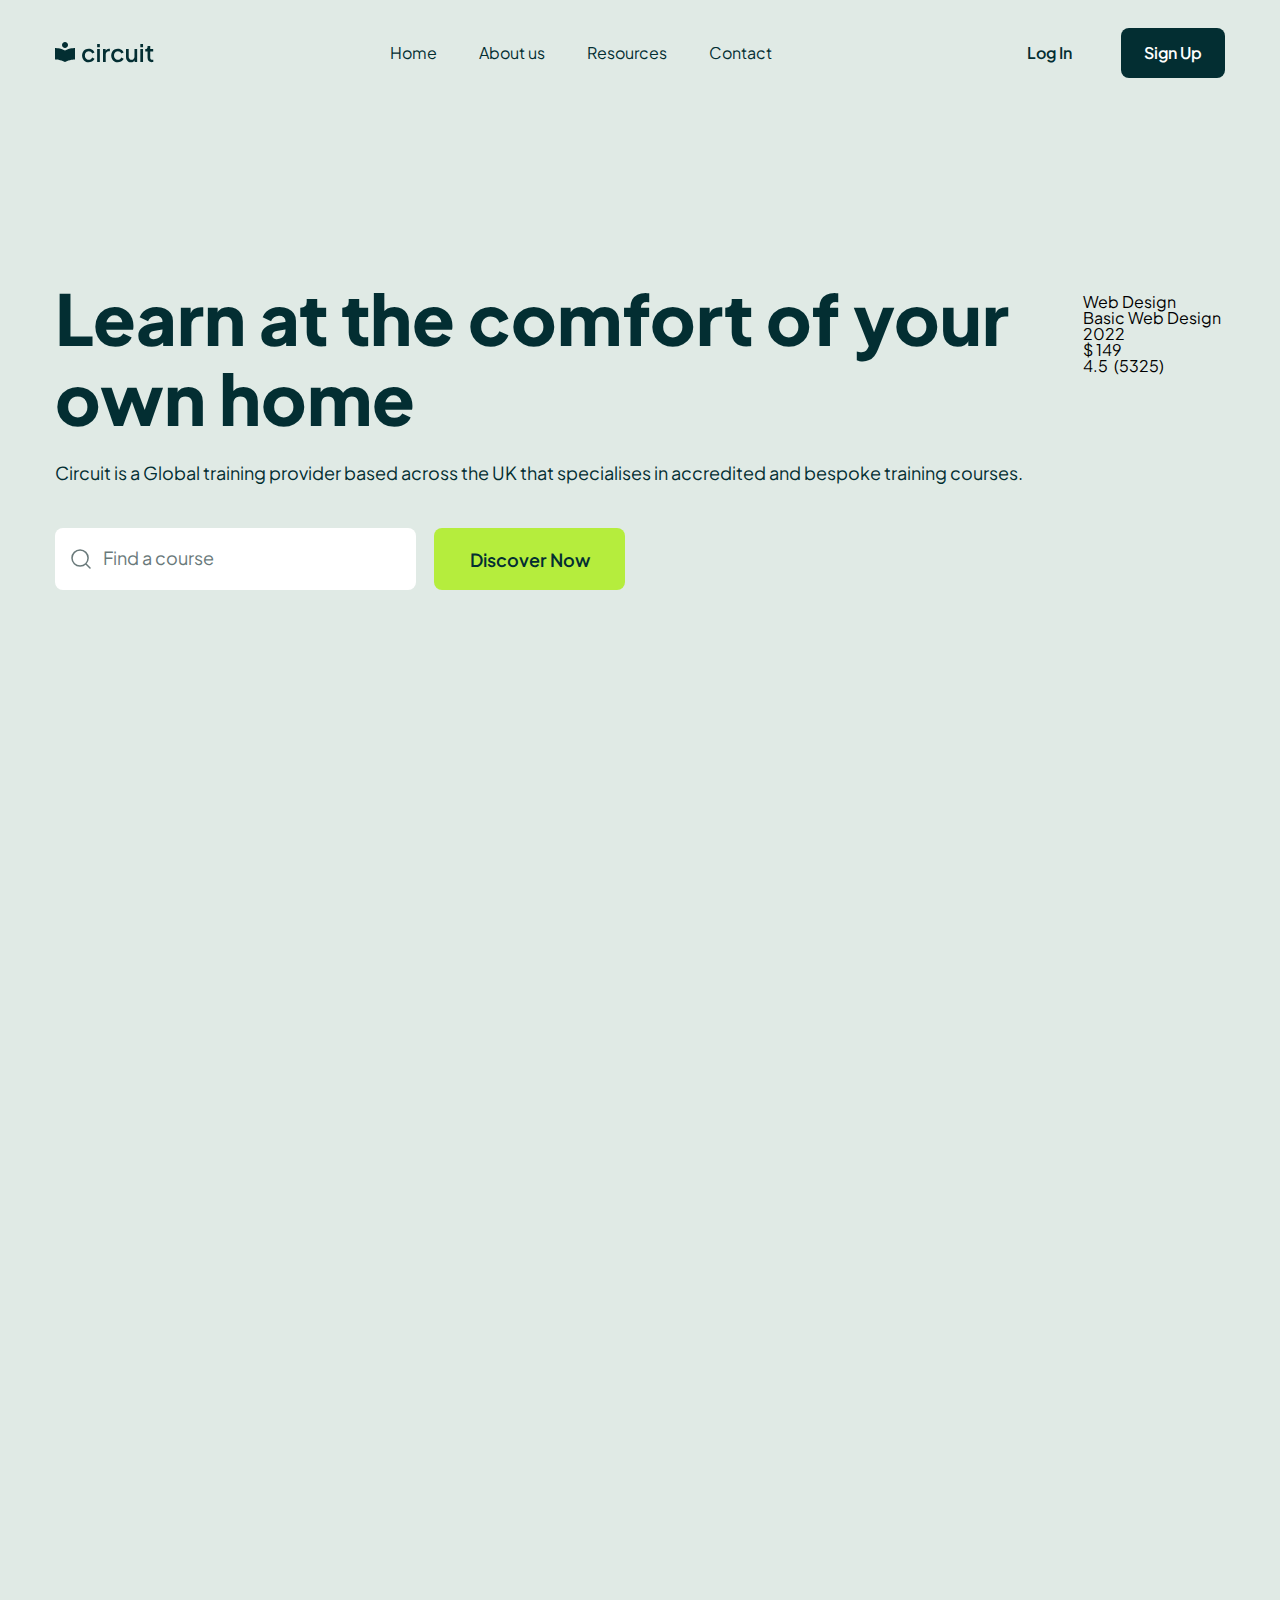
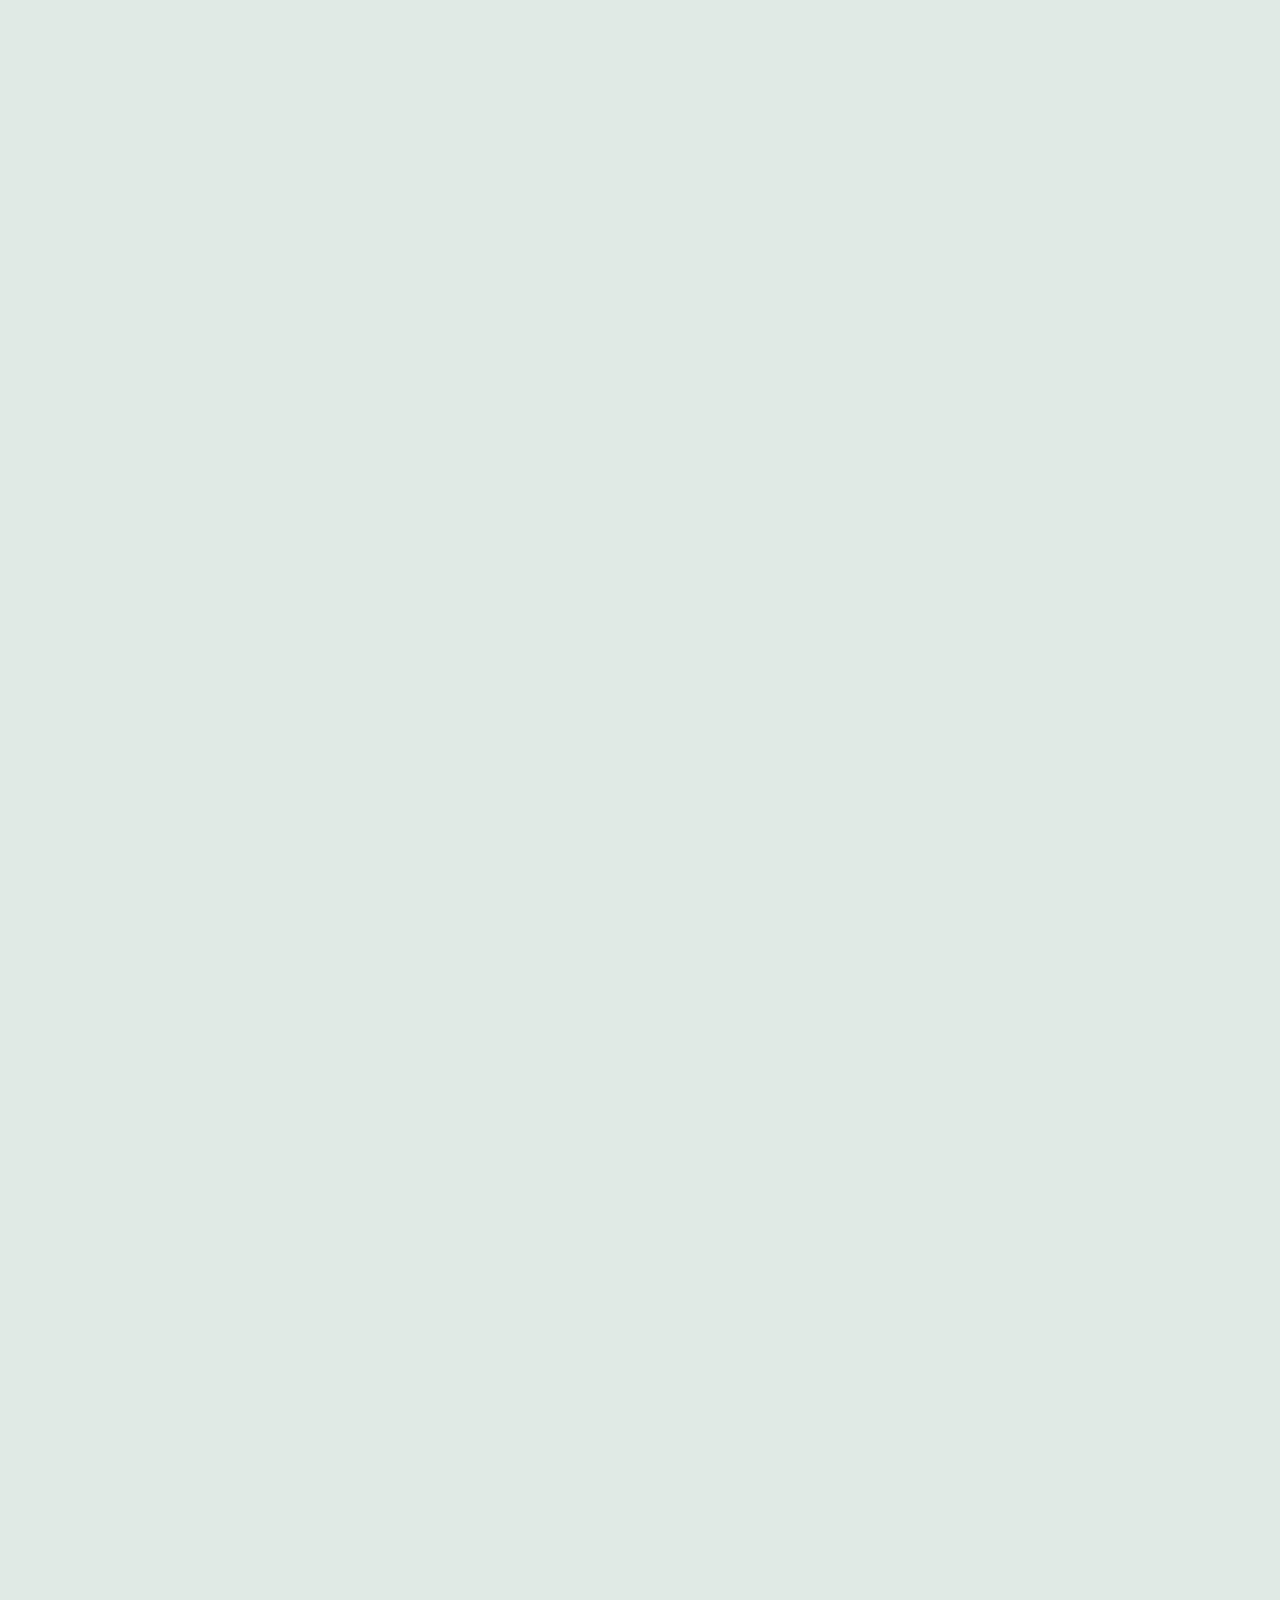
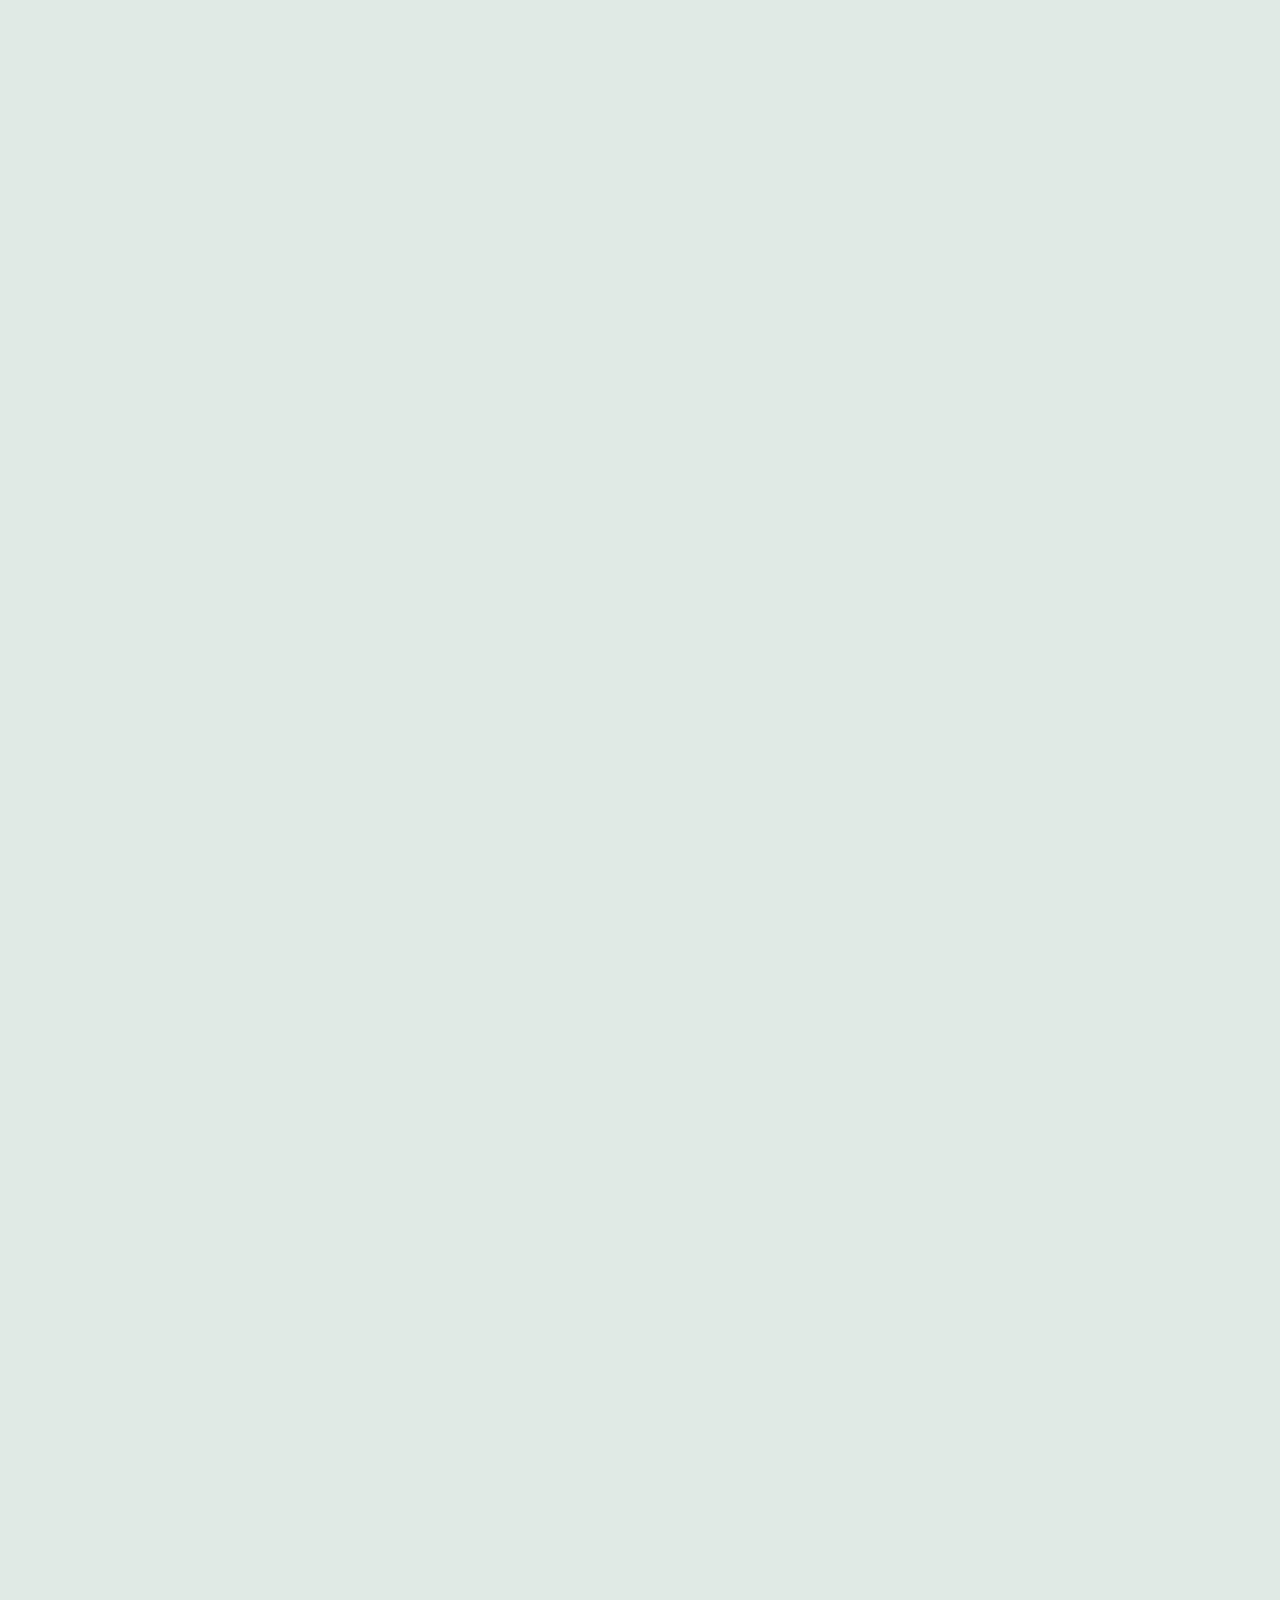
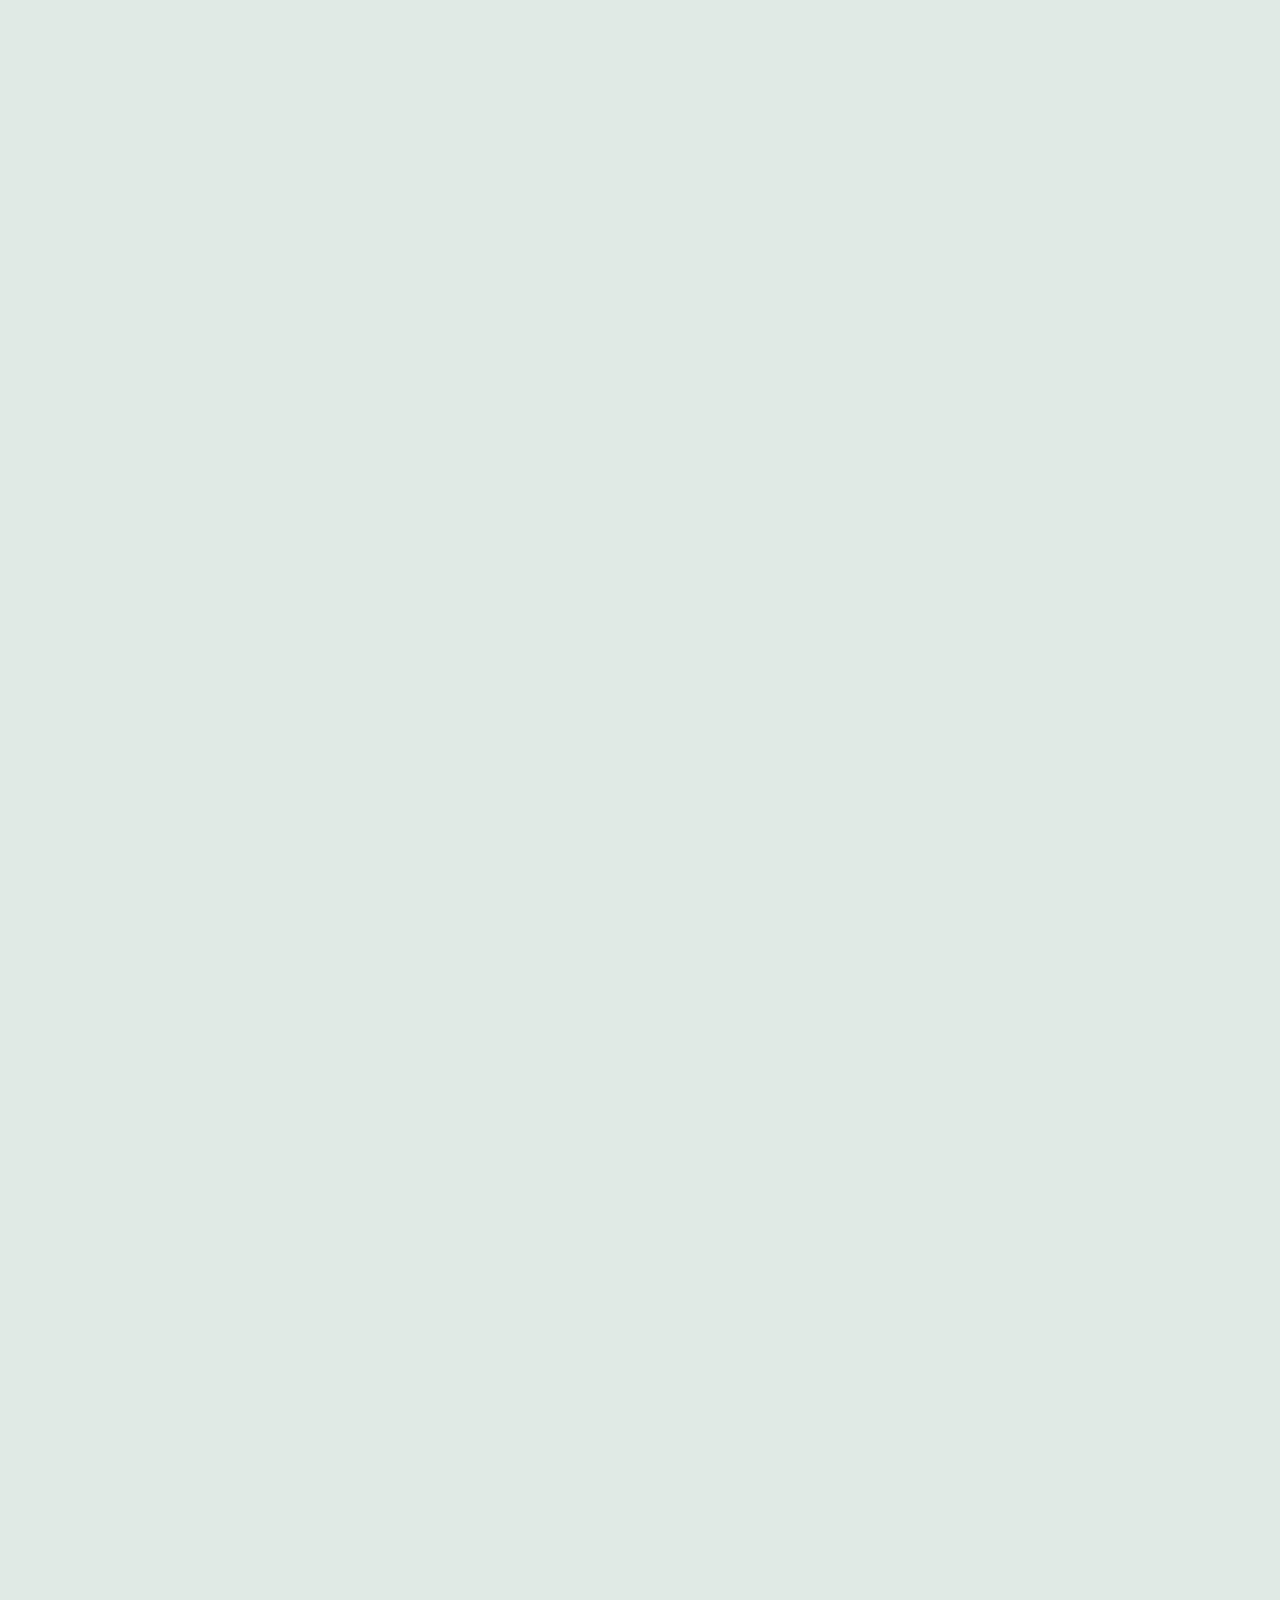
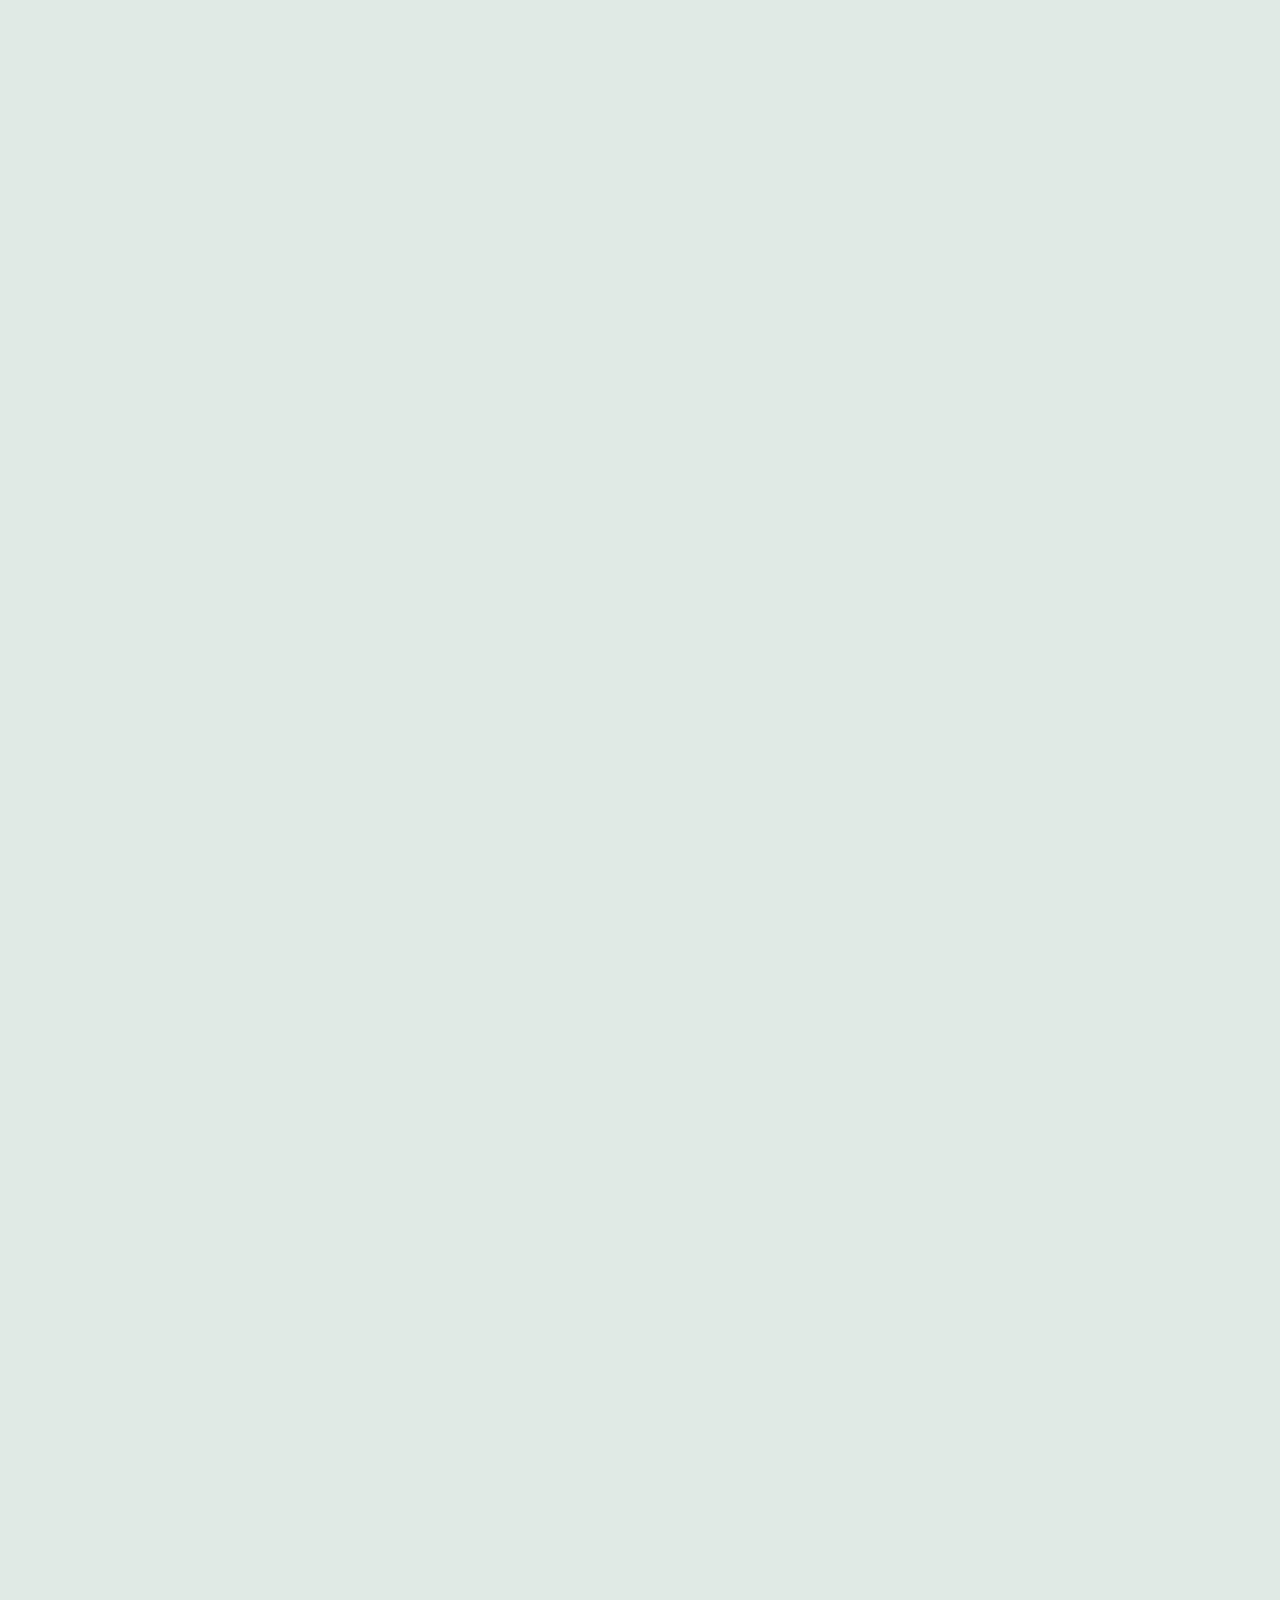
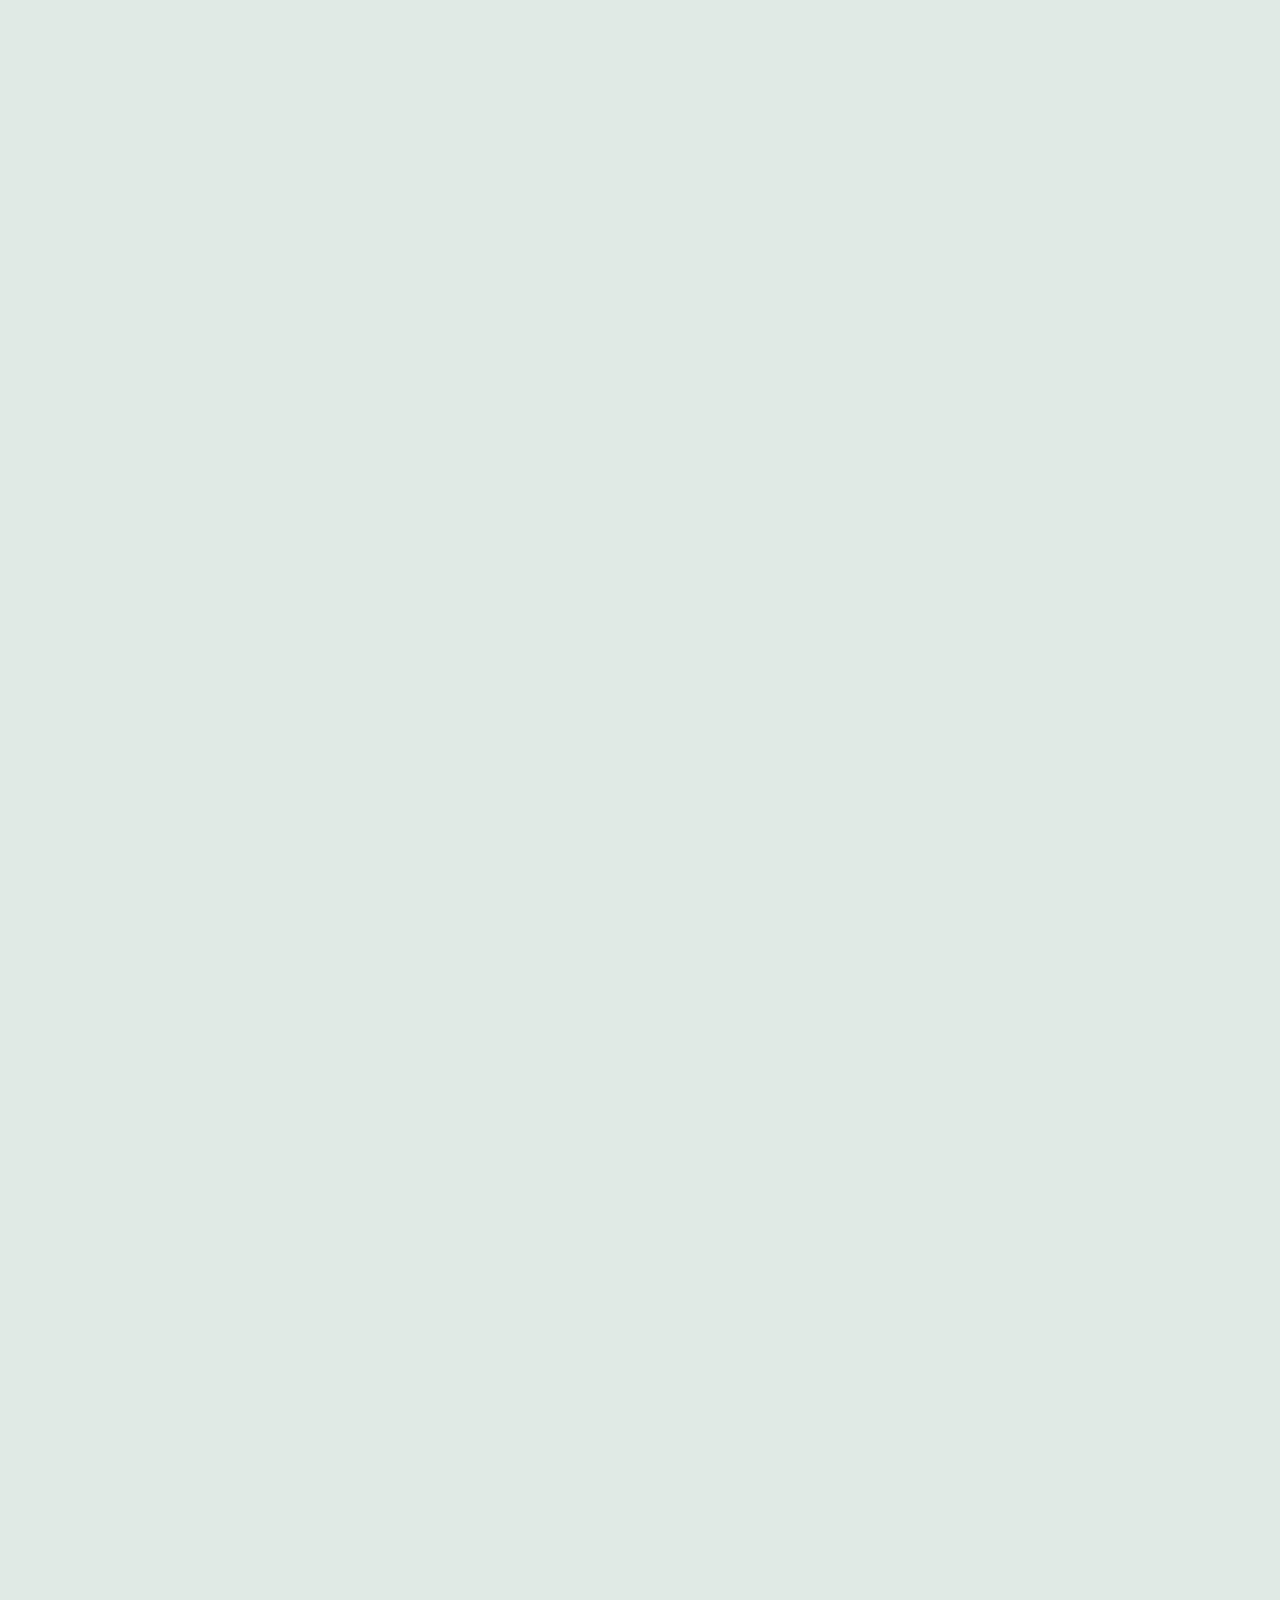
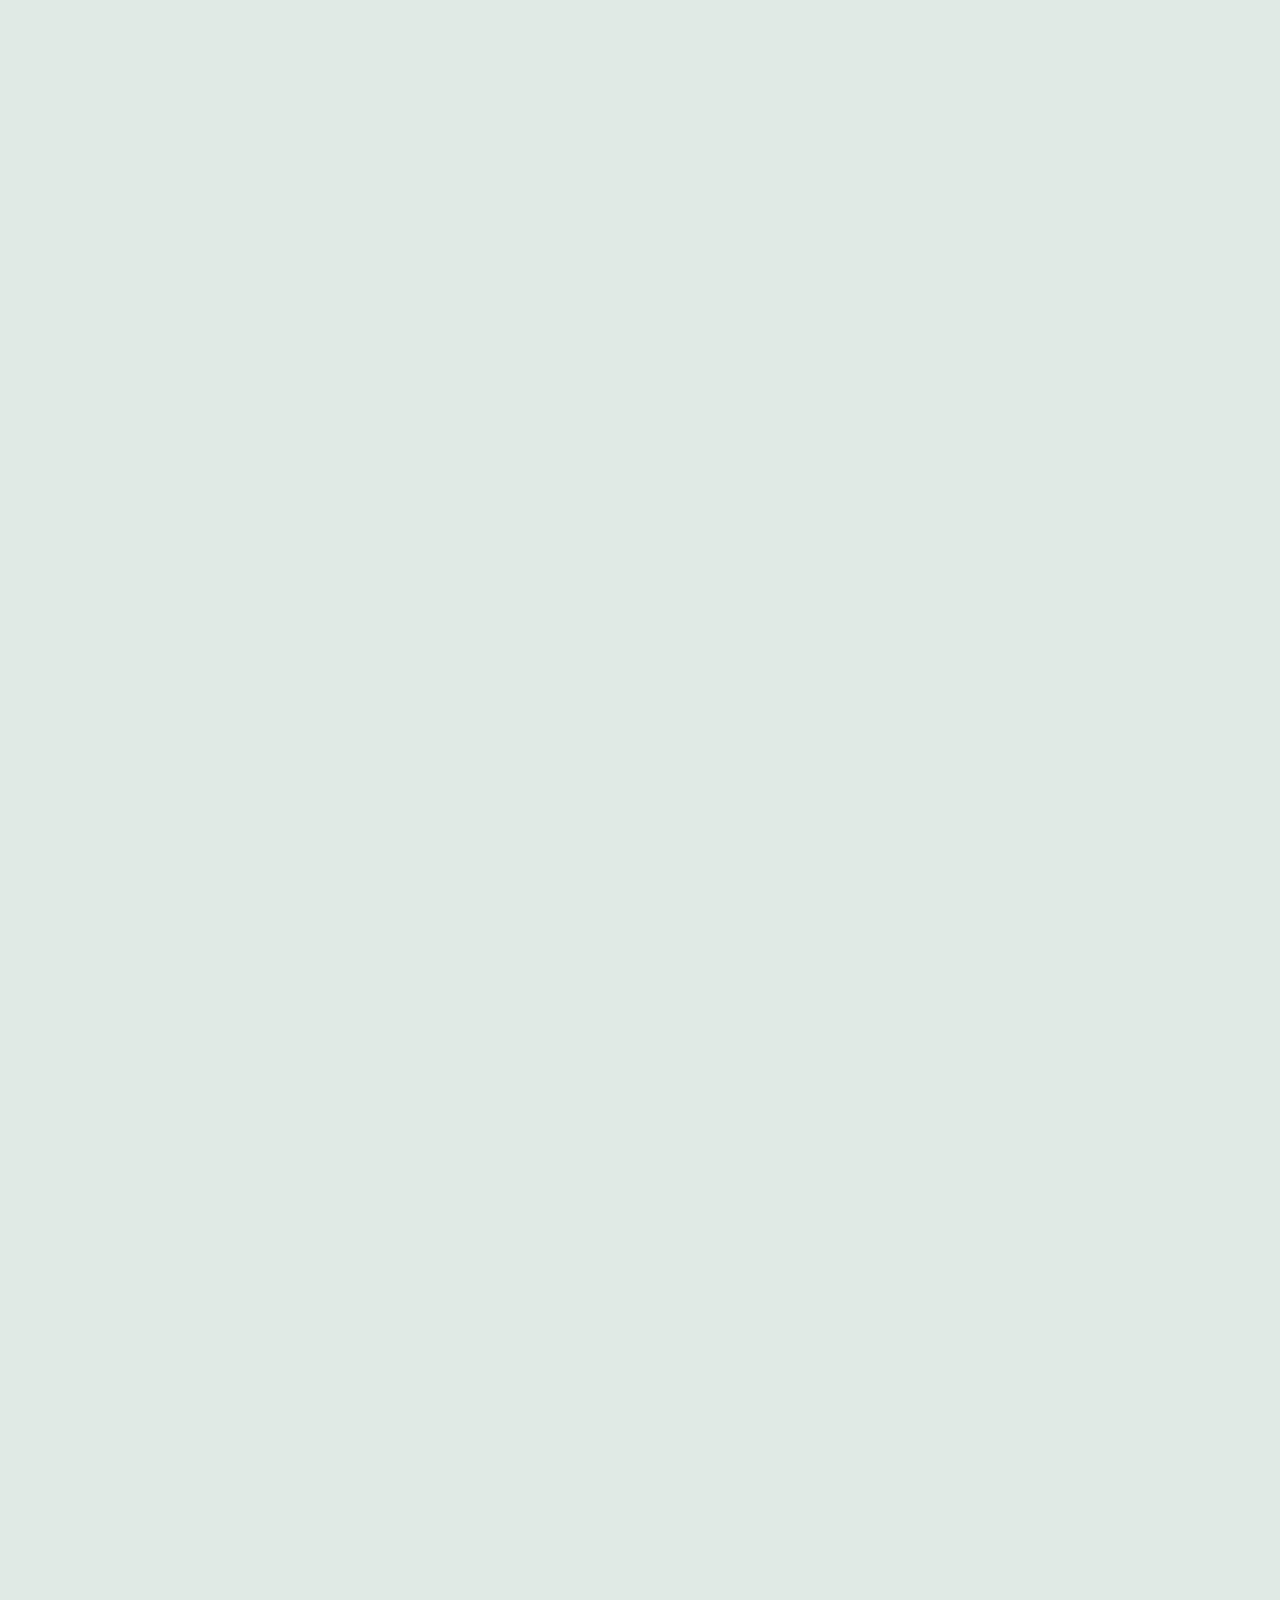
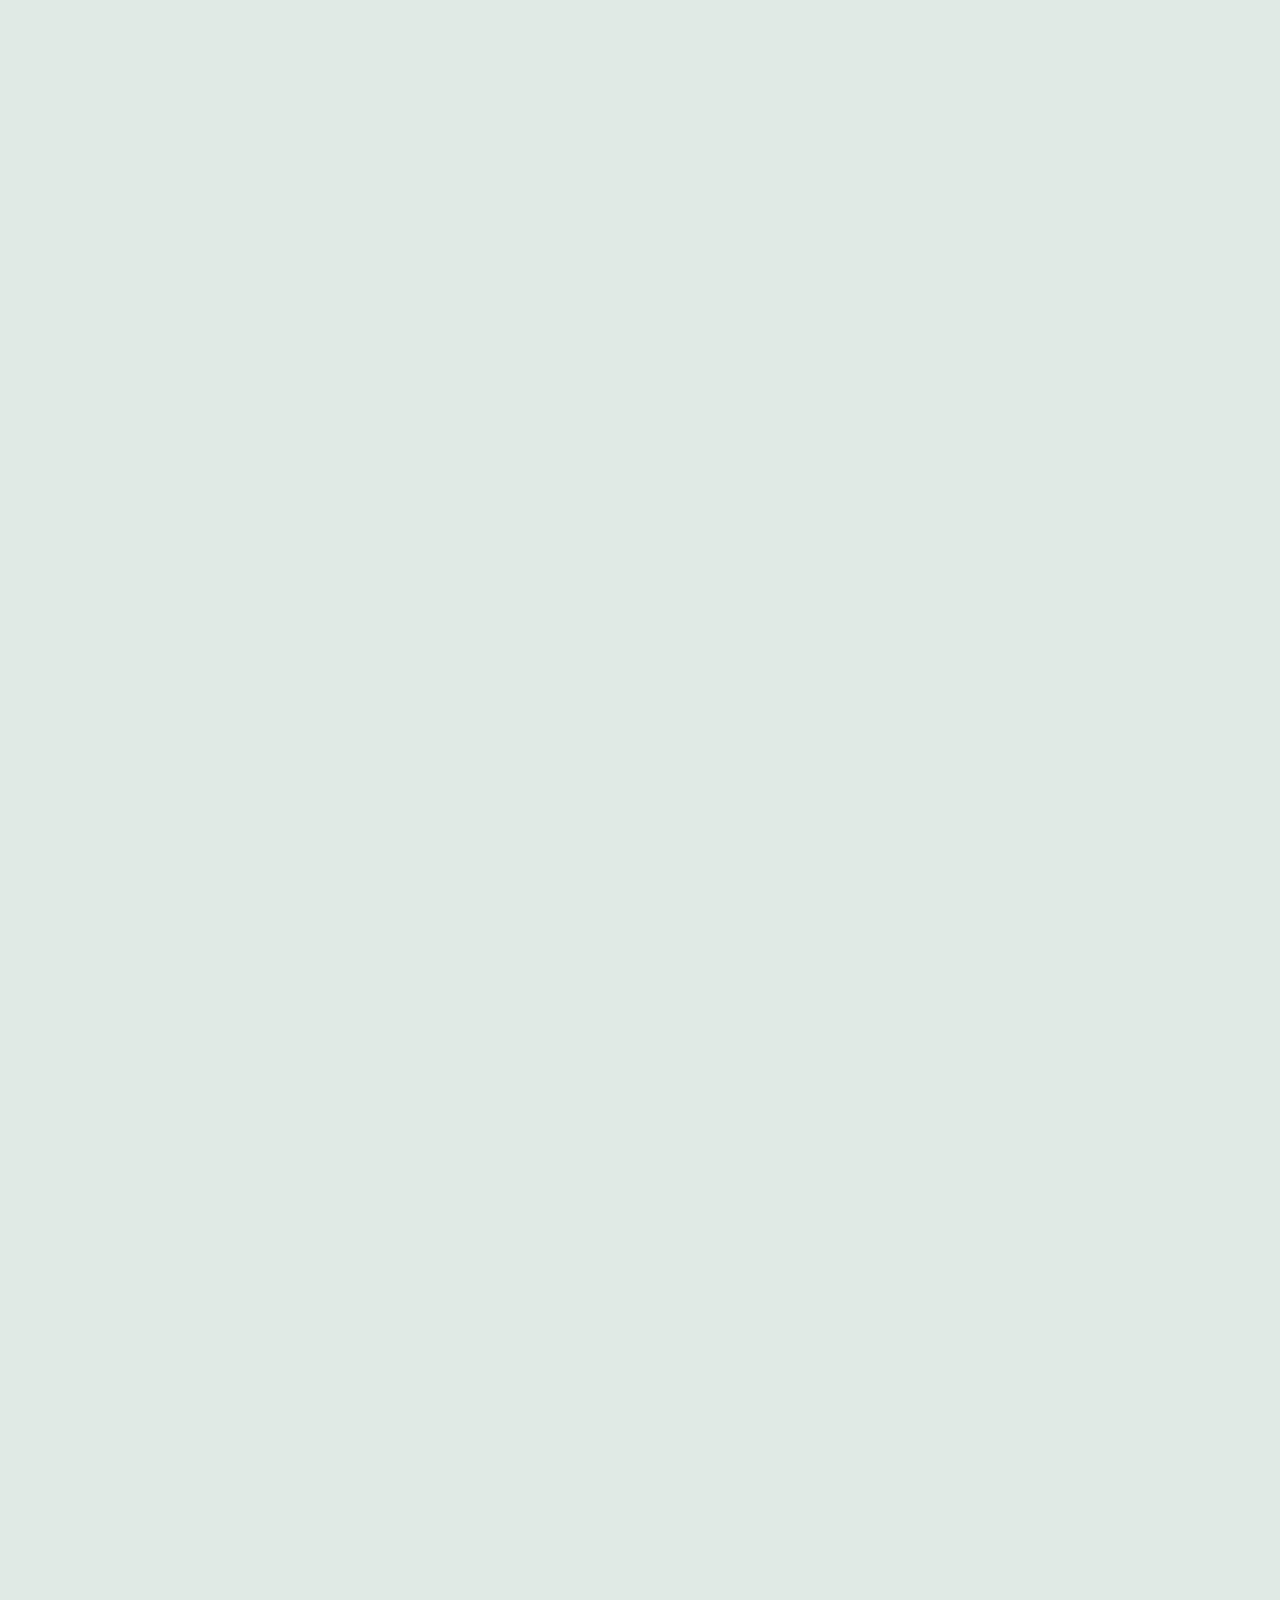
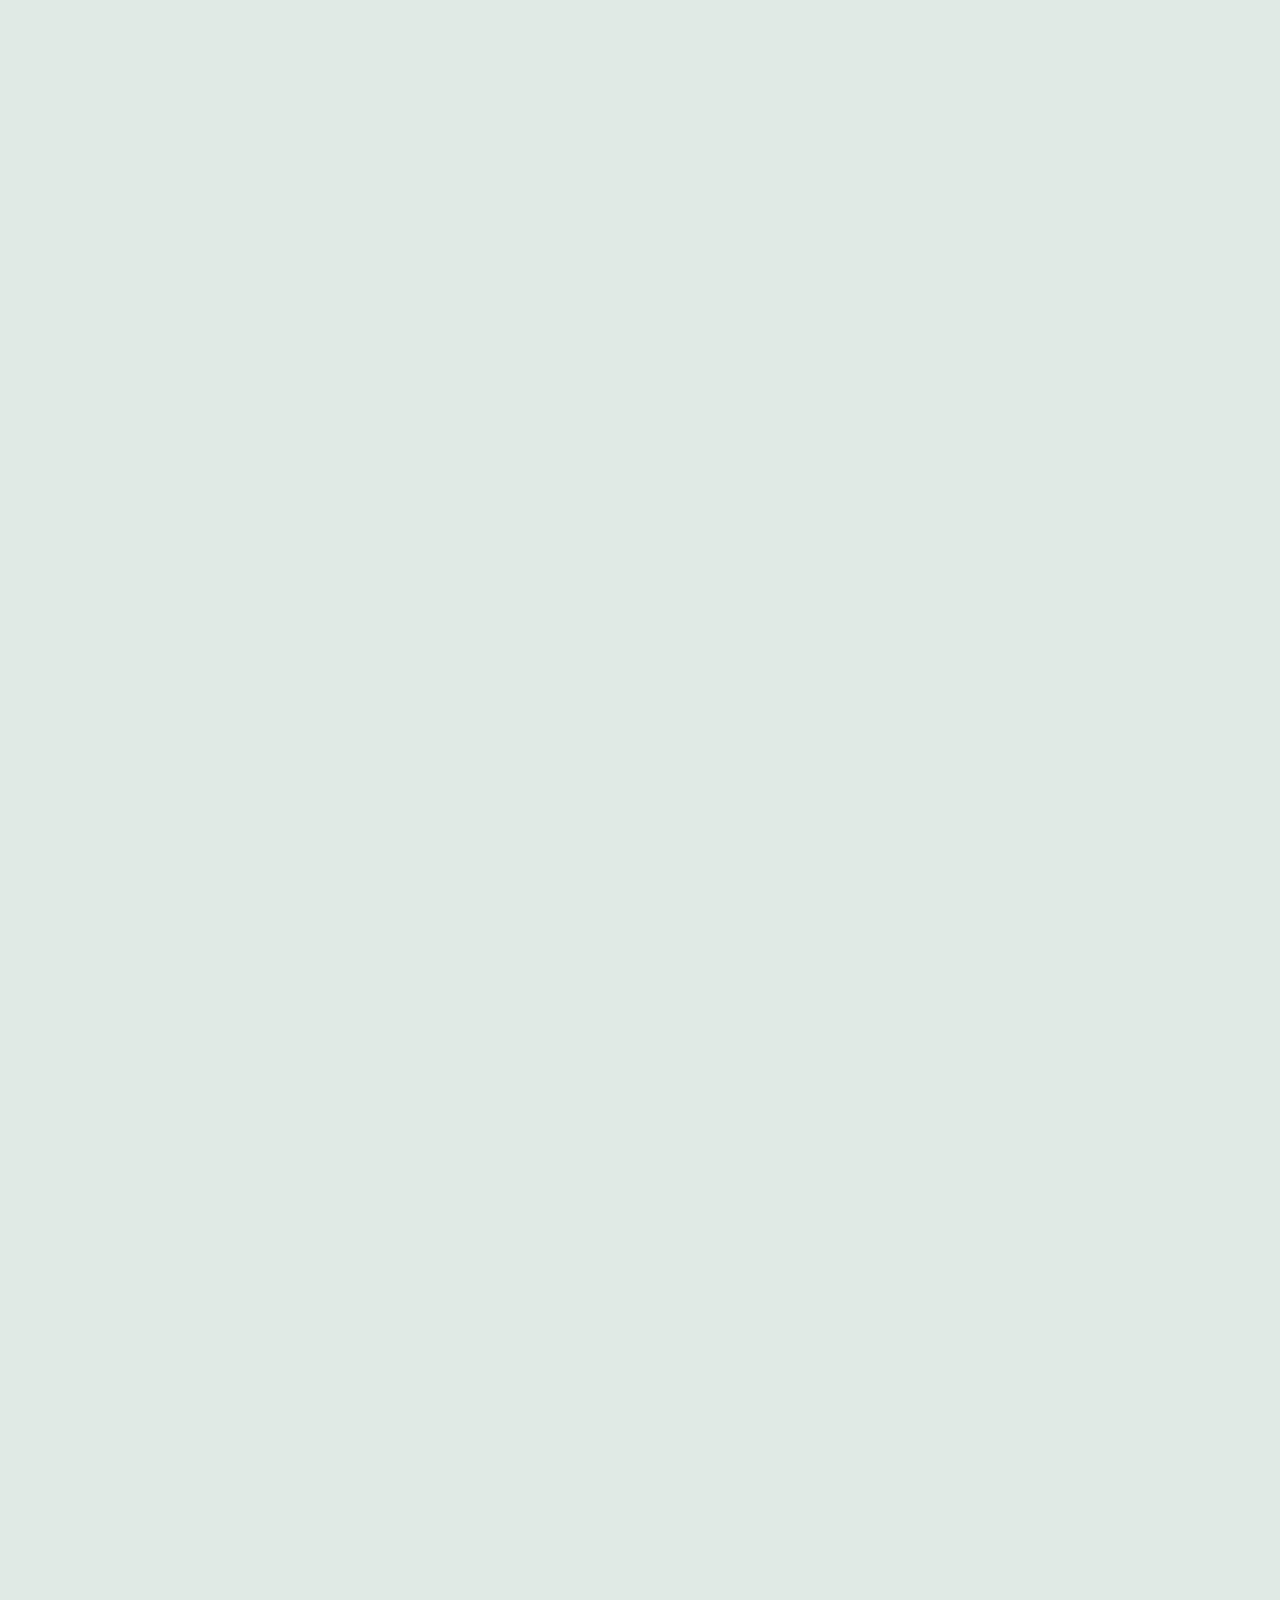
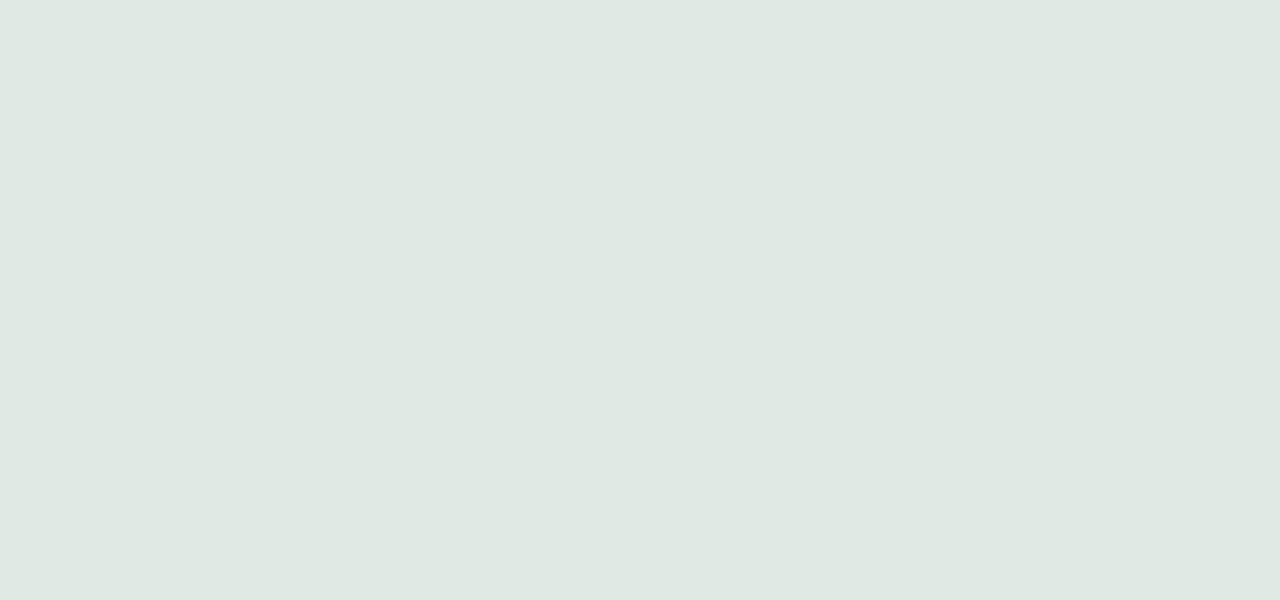
==== index.html @ 3dbf97a3 "index" ====
<!DOCTYPE html>
<html lang="en">
    <head>
        <meta charset="UTF-8" />
        <meta http-equiv="X-UA-Compatible" content="IE=edge" />
        <meta name="viewport" content="width=device-width, initial-scale=1.0" />
        <title>Project-07</title>
        <!-- embed font -->
        <link rel="preconnect" href="https://fonts.googleapis.com" />
        <link rel="preconnect" href="https://fonts.gstatic.com" crossorigin />
        <link
            href="https://fonts.googleapis.com/css2?family=Plus+Jakarta+Sans:wght@400;600;700;800&display=swap"
            rel="stylesheet"
        />
        <!-- favicon -->
        <link
            rel="apple-touch-icon"
            sizes="57x57"
            href="./assets/favicon/apple-icon-57x57.png"
        />
        <link
            rel="apple-touch-icon"
            sizes="60x60"
            href="./assets/favicon/apple-icon-60x60.png"
        />
        <link
            rel="apple-touch-icon"
            sizes="72x72"
            href="./assets/favicon/apple-icon-72x72.png"
        />
        <link
            rel="apple-touch-icon"
            sizes="76x76"
            href="./assets/favicon/apple-icon-76x76.png"
        />
        <link
            rel="apple-touch-icon"
            sizes="114x114"
            href="./assets/favicon/apple-icon-114x114.png"
        />
        <link
            rel="apple-touch-icon"
            sizes="120x120"
            href="./assets/favicon/apple-icon-120x120.png"
        />
        <link
            rel="apple-touch-icon"
            sizes="144x144"
            href="./assets/favicon/apple-icon-144x144.png"
        />
        <link
            rel="apple-touch-icon"
            sizes="152x152"
            href="./assets/favicon/apple-icon-152x152.png"
        />
        <link
            rel="apple-touch-icon"
            sizes="180x180"
            href="./assets/favicon/apple-icon-180x180.png"
        />
        <link
            rel="icon"
            type="image/png"
            sizes="192x192"
            href="./assets/favicon/android-icon-192x192.png"
        />
        <link
            rel="icon"
            type="image/png"
            sizes="32x32"
            href="./assets/favicon/favicon-32x32.png"
        />
        <link
            rel="icon"
            type="image/png"
            sizes="96x96"
            href="./assets/favicon/favicon-96x96.png"
        />
        <link
            rel="icon"
            type="image/png"
            sizes="16x16"
            href="./assets/favicon/favicon-16x16.png"
        />
        <link rel="manifest" href="./assets/favicon/manifest.json" />
        <meta name="msapplication-TileColor" content="#ffffff" />
        <meta
            name="msapplication-TileImage"
            content="./assets/favicon/ms-icon-144x144.png"
        />
        <meta name="theme-color" content="#ffffff" />

        <!-- reset -->
        <link rel="stylesheet" href="./assets/css/reset.css" />
        <!-- link -->
        <link rel="stylesheet" href="./assets/css/base.css" />
        <link rel="stylesheet" href="./assets/css/home.css" />
    </head>
    <body>
        <header class="header" style="height: 15000px;">
            <div class="container">
                <div class="header__top">
                    <a href="#">
                        <img
                            src="./assets/icons/Logo.svg"
                            alt="circuit"
                            class="header__logo"
                        />
                    </a>
                    <ul class="header__list">
                        <li class="header__item">
                            <a href="#!" class="header__link">Home</a>
                        </li>
                        <li class="header__item">
                            <a href="#!" class="header__link">About us</a>
                        </li>
                        <li class="header__item">
                            <a href="#!" class="header__link">Resources</a>
                        </li>
                        <li class="header__item">
                            <a href="#!" class="header__link">Contact</a>
                        </li>
                        <!-- log-in -->
                    </ul>
                    <div class="header__cta">
                        <a href="#!" class="header__log-in">Log In</a>
                        <a href="#!" class="btn header__sign-up">Sign Up</a>
                    </div>
                </div>

                <!-- hero -->
                <section class="hero">
                    <section class="hero__info">
                        <h1 class="hero__heading">Learn at the comfort of your own home</h1>
                        <p class="section-desc hero__desc">Circuit is a Global training provider based across the UK that specialises in accredited and bespoke training courses.</p>
                        <form action="" class="hero__form">
                            <div class="hero__search">
                                <img src="./assets/icons/hero__search.svg" alt="Find a course" class="hero__search-icon">
                                <input type="text" name="" placeholder="Find a course" id="" class="hero__search-input">
                            </div>
                            <button class="btn hero__btn">Discover Now</button>
                        </form>
                    </section>
                    <div class="hero_courses">
                        <div class="hero__list">
                            <article class="hero__item">
                                <figure class="hero-item__img">
                                    <img src="" alt="" class="hero-item__thumb">
                                </figure>
                                <p class="hero-item__title">Web Design</p>
                                <section class="hero-item__row">
                                    <h3 class="hero-item__heading">Basic Web Design 2022</h3>
                                    <p class="hero-item__price">$ 149</p>
                                </section>
                                <div class="hero-item__row">
                                    <span class="hero-item__label">4.5</span>
                                    <img src="" alt="" class="hero-item__star">
                                    <span class="hero-item__people">(5325)</span>
                                </div>
                            </article>
                        </div>
                    </div> 
                </section>
            </div>
        </header>
    </body>
</html>
---- assets/css/base.css ----
:root {
    --primary-color: #b5ed3d;
}

.container {
    width: 1170px;
    max-width: calc(100% - 48px);
    margin-left: auto;
    margin-right: auto;
}

a {
    display: inline-block;
    text-decoration: none;
}

.btn {
    --height: 62px;

    min-width: 167px;
    height: var(--height);
    font-weight: 600;
    font-size: 1.8rem;
    line-height: calc(var(--height) - 1px);
    text-align: center;
    color: #032e32;
    background: var(--primary-color);
    border-radius: 8px;
}

.btn:hover {
    opacity: 0.9;
    cursor: pointer;
}
---- assets/css/home.css ----
* {
    box-sizing: border-box;
}

html {
    font-size: 62.5%;
}

body {
    font-size: 1.6rem;
    font-family: "Plus Jakarta Sans", sans-serif;
}

button,
input,
select,
textarea {
    font-size: inherit;
    font-family: inherit;
}

.header {
    background: #e0eae5;
}

.header__top {
    padding: 28px 0;

    display: flex;
    align-items: center;
    justify-content: space-between;
}

.header__list {
    display: flex;
    align-items: center;
}

.header__log-in,
.header__link {
    padding: 8px 21px;
    font-weight: 400;
    font-size: 1.6rem;
    line-height: 1.75;
    color: #032e32;
}

.header__link:hover {
    text-shadow: 0 1px 1px #032e32;
}

.header__cta {
    display: flex;
    align-items: center;
}

.header__log-in {
    font-weight: 600;
    margin-right: 28px;
}

.header__sign-up {
    --height: 50px;

    min-width: 104px;
    font-weight: 600;
    font-size: 1.6rem;
    color: #ffffff;

    background: #032e32;
}

/* hero */
.hero {
    margin-top: 172px;
    display: flex;
}

.hero__info {
}

.hero__heading {
    font-weight: 800;
    font-size: 7rem;
    line-height: 1.14;
    /* or 114% */

    color: #032e32;
}

.hero__desc {
    margin-top: 20px;
    font-weight: 400;
    font-size: 1.8rem;
    line-height: 1.67;
    color: #032e32;
}

.hero__form {
    display: flex;
    column-gap: 18px;
    margin-top: 40px;
}

.hero__search {
    display: flex;
    align-items: center;
    width: 361px;
    height: 62px;
    padding: 16px;
    background: #ffffff;
    border-radius: 8px;
}

.hero__search-icon {
    margin-right: 10px;
}

.hero__search-input {
    border: none;
    outline: none;
    width: 100%;
    
}

.hero__search-input::placeholder {
    font-weight: 400;
    font-size: 1.8rem;
    line-height: 1.67;
    color: #69797a;
}

.hero__btn {
   
    min-width: 191px;
    border:none;
}
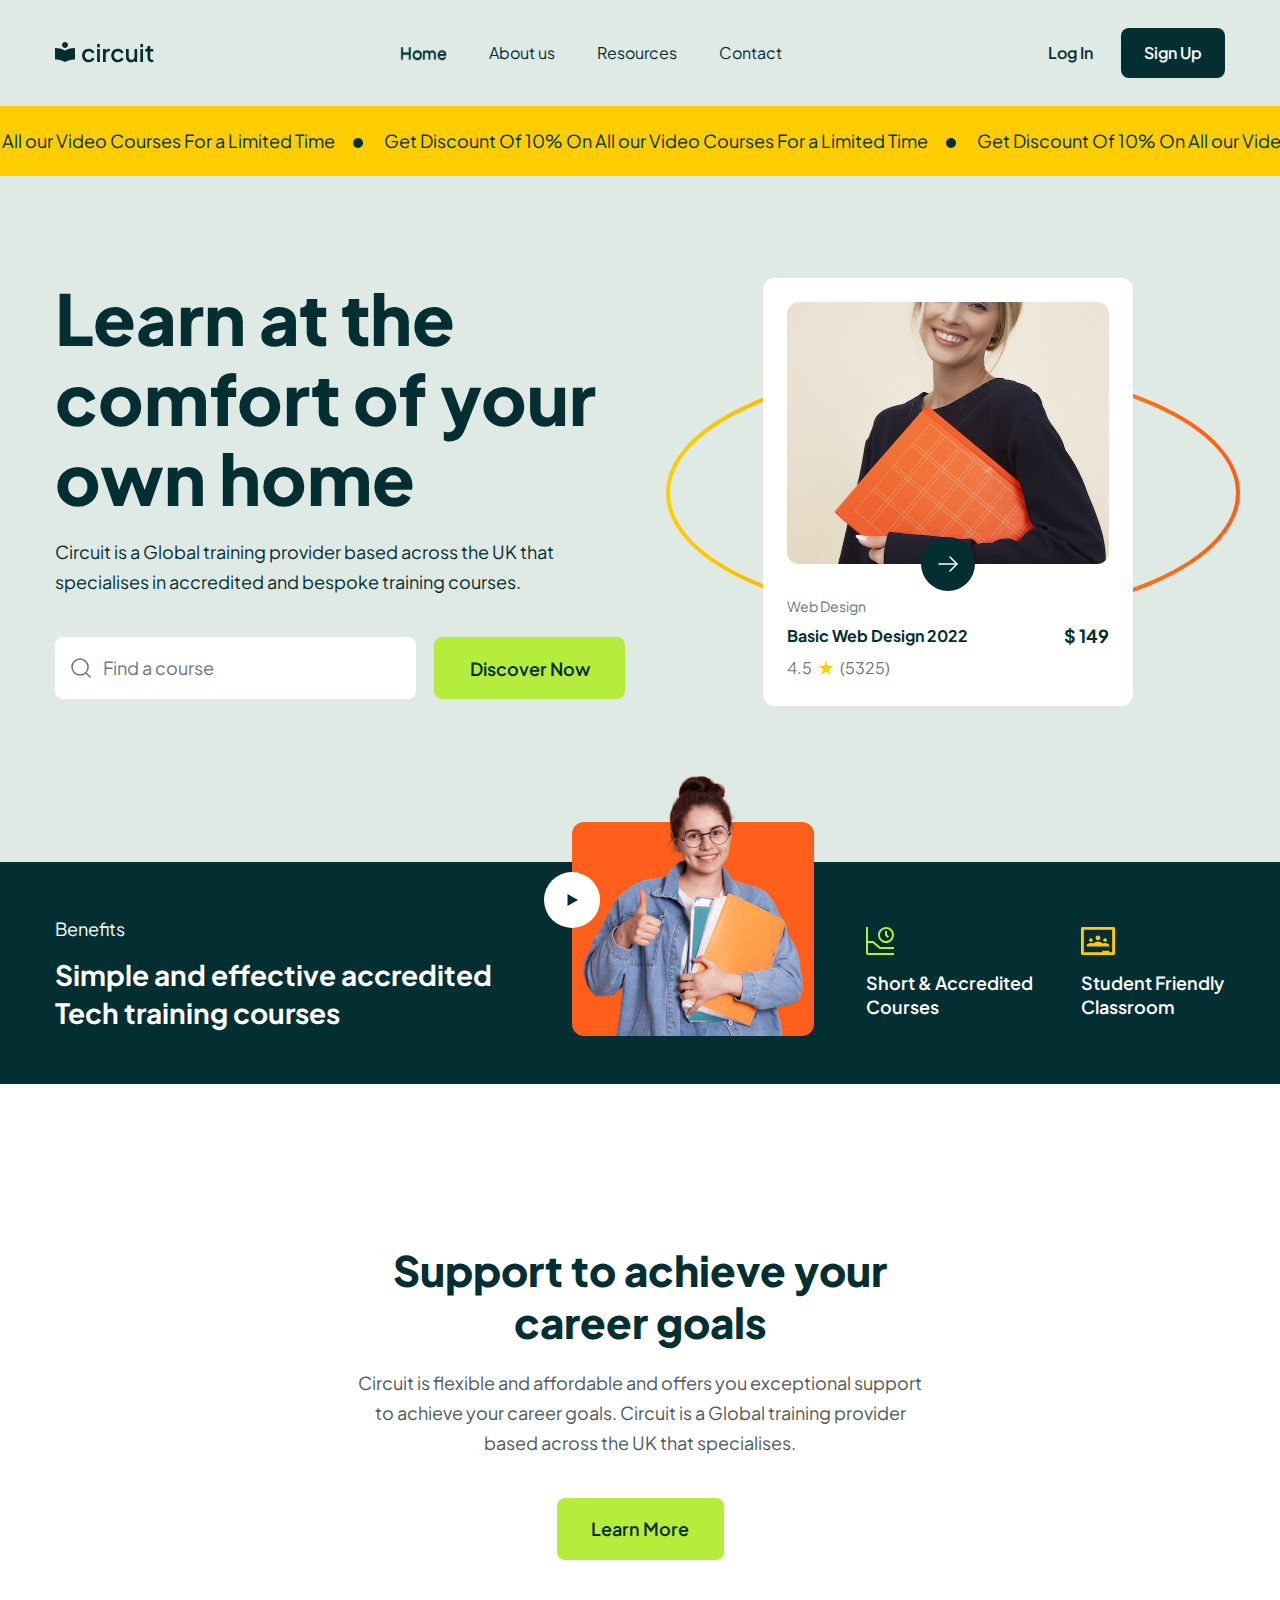
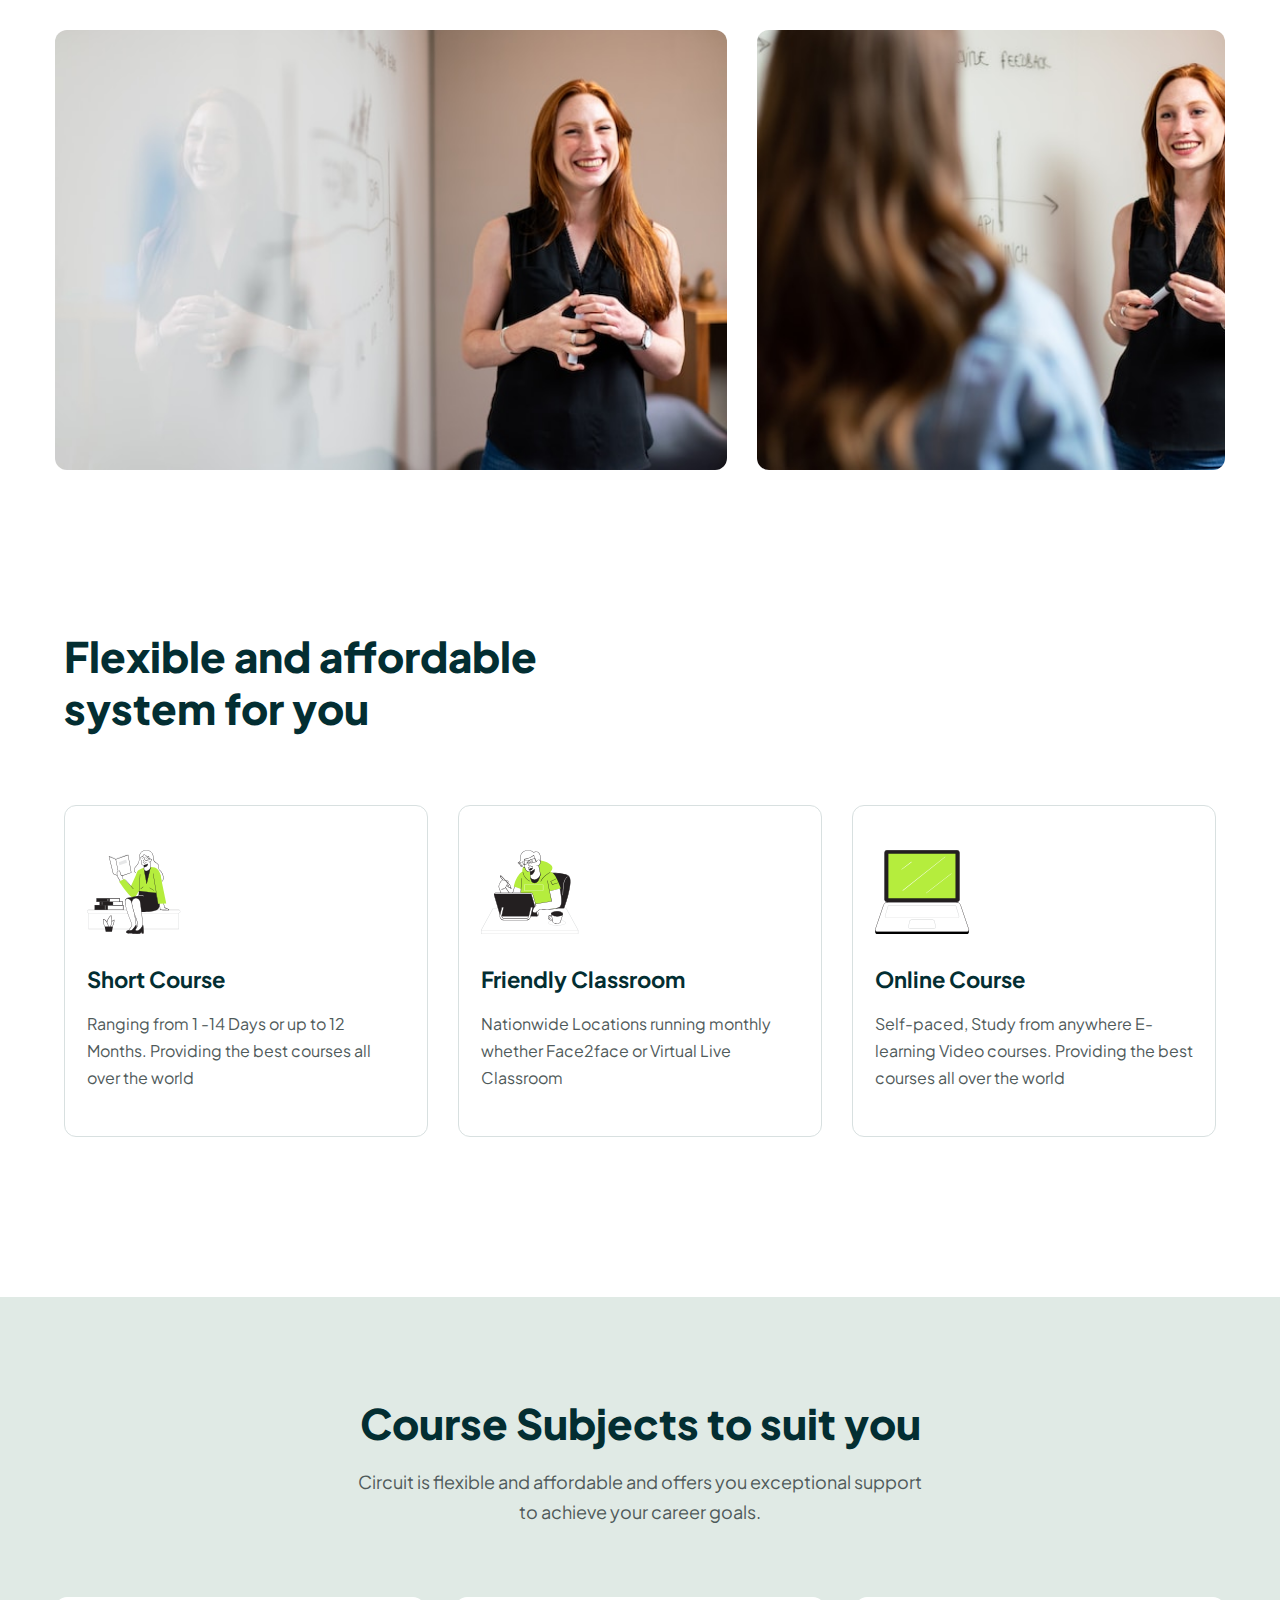
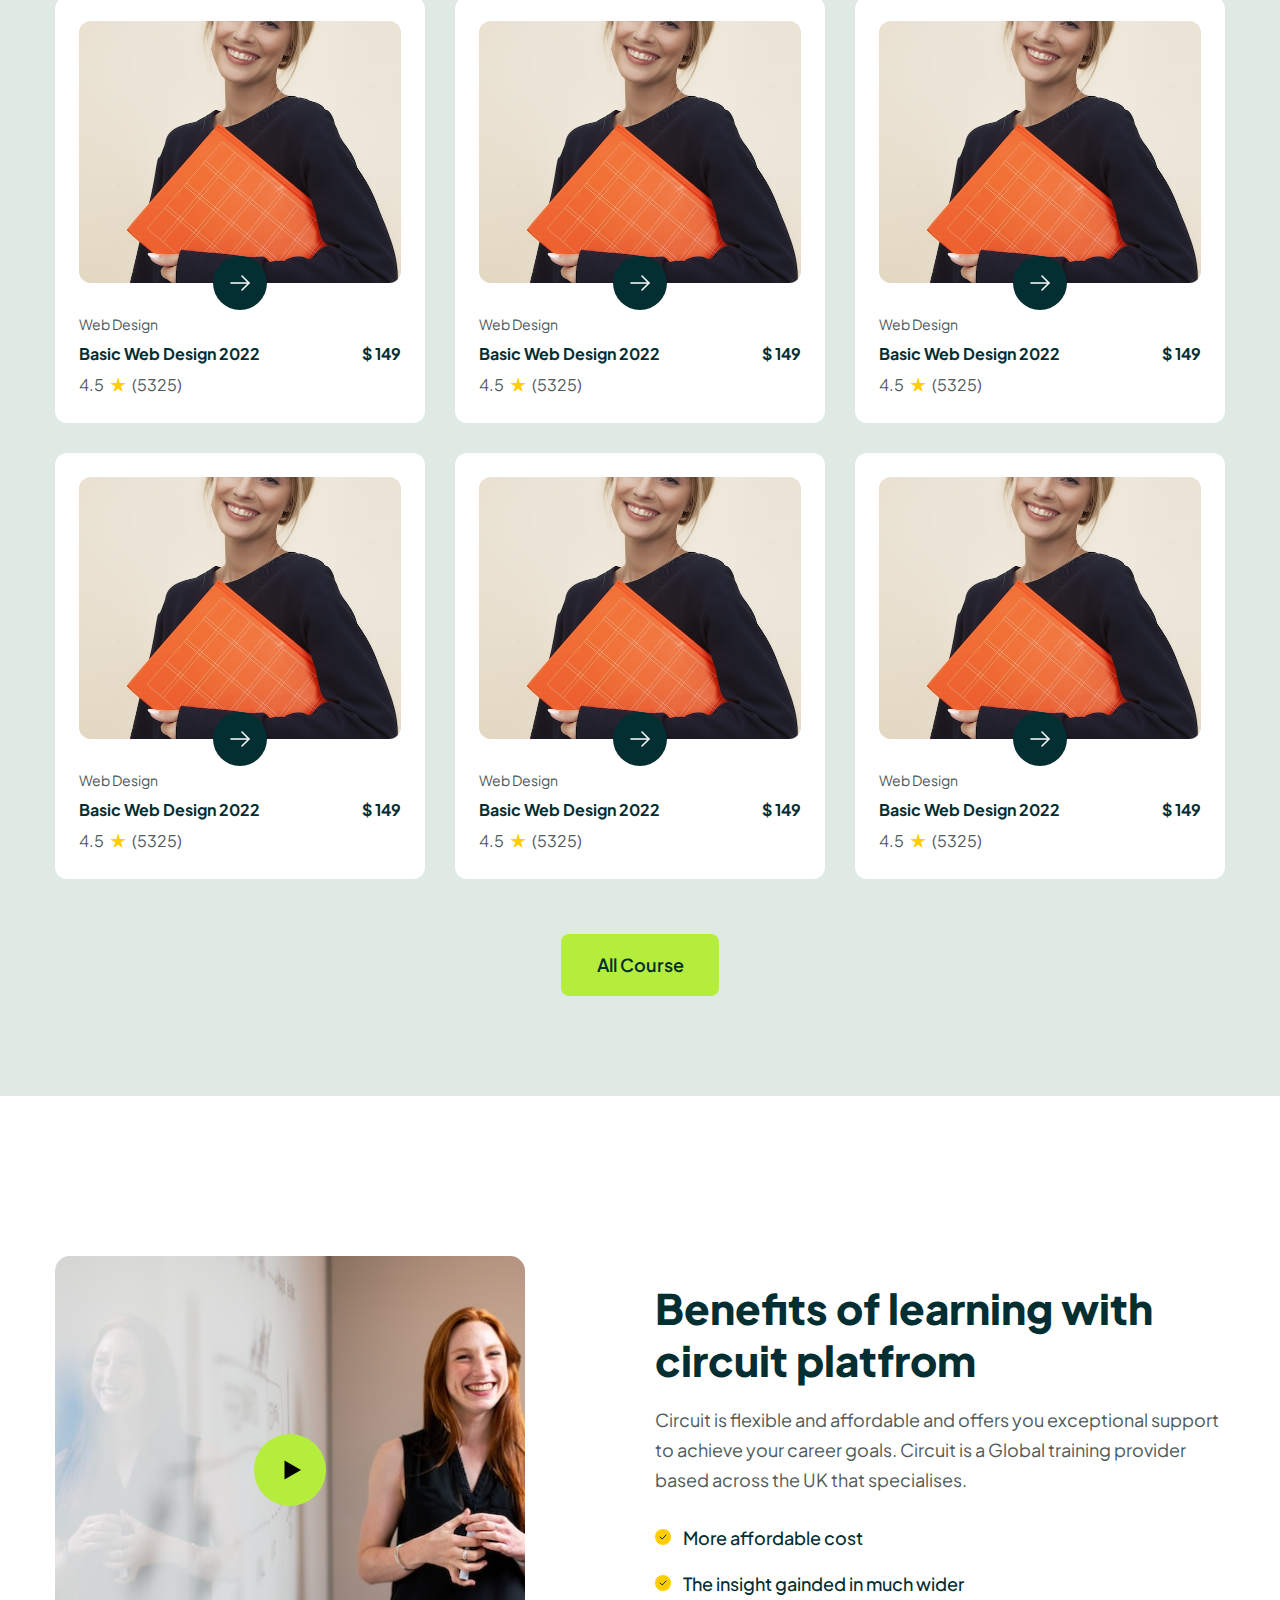
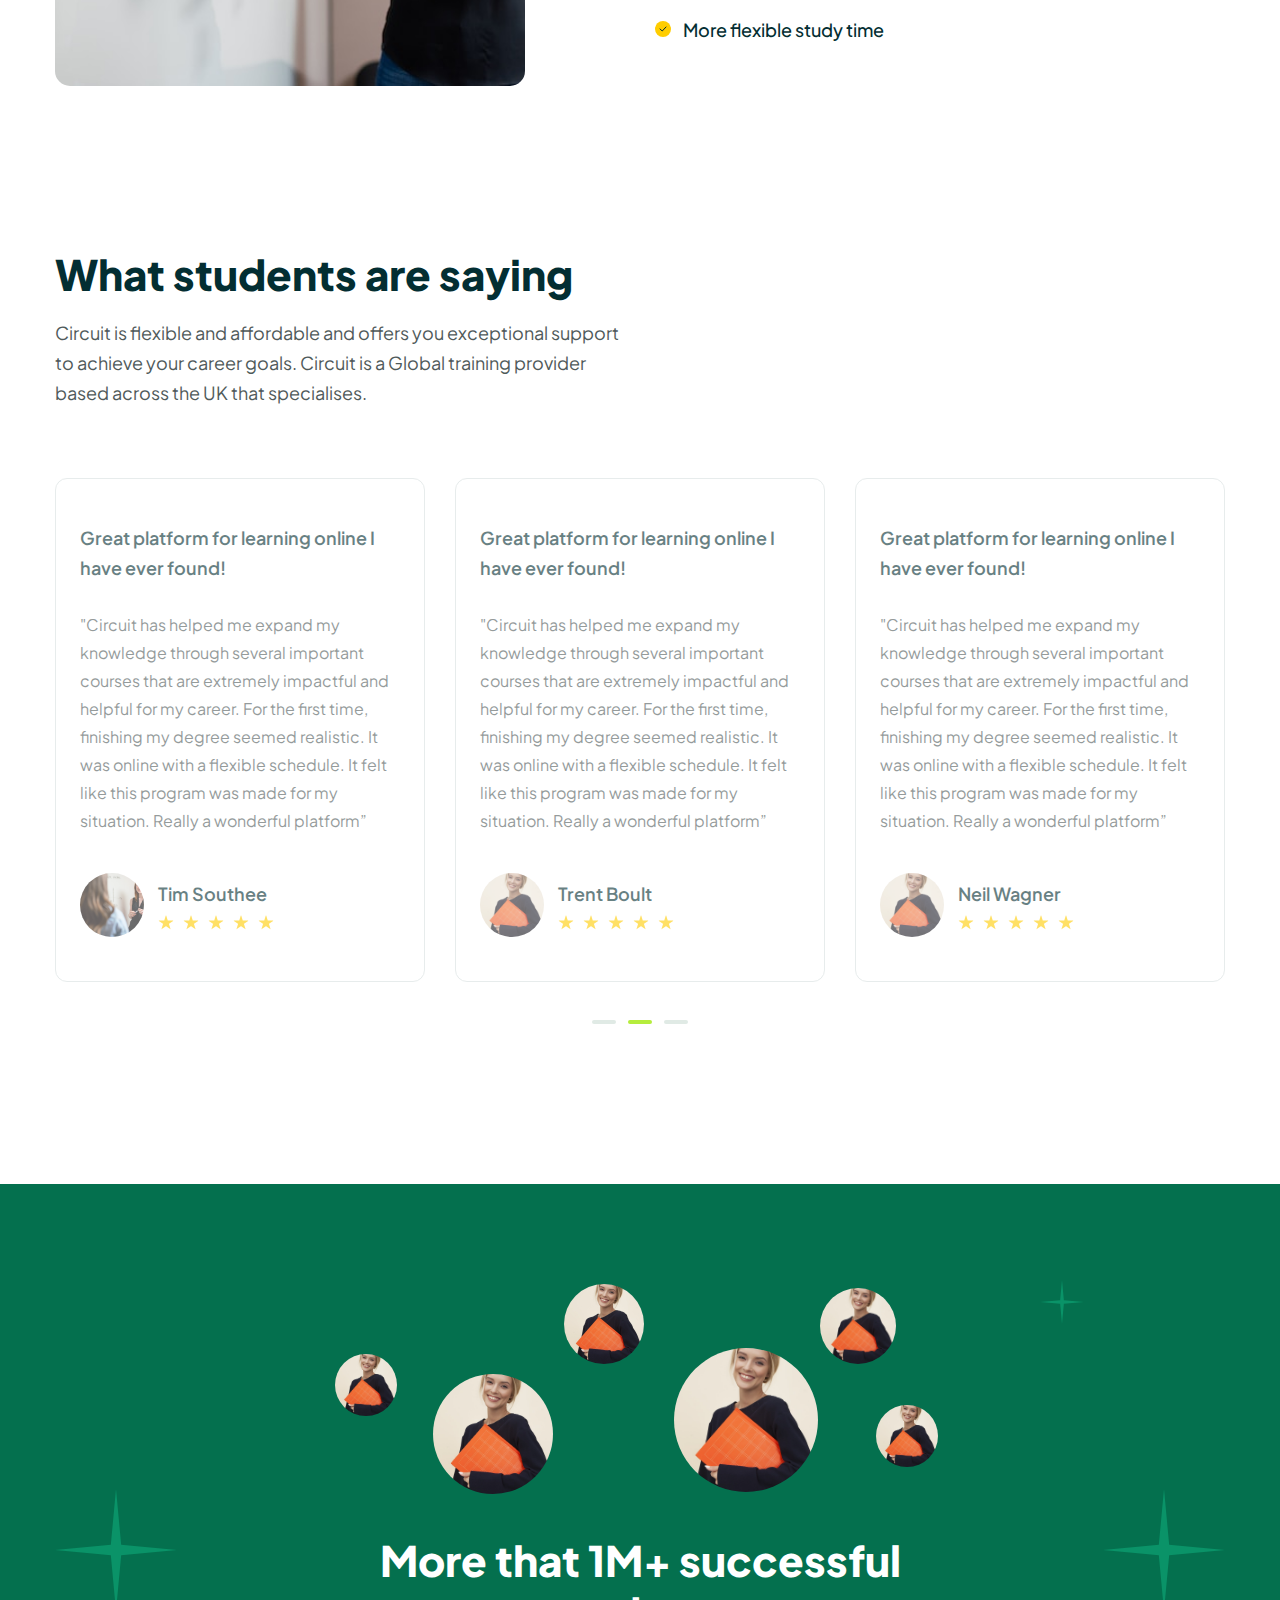
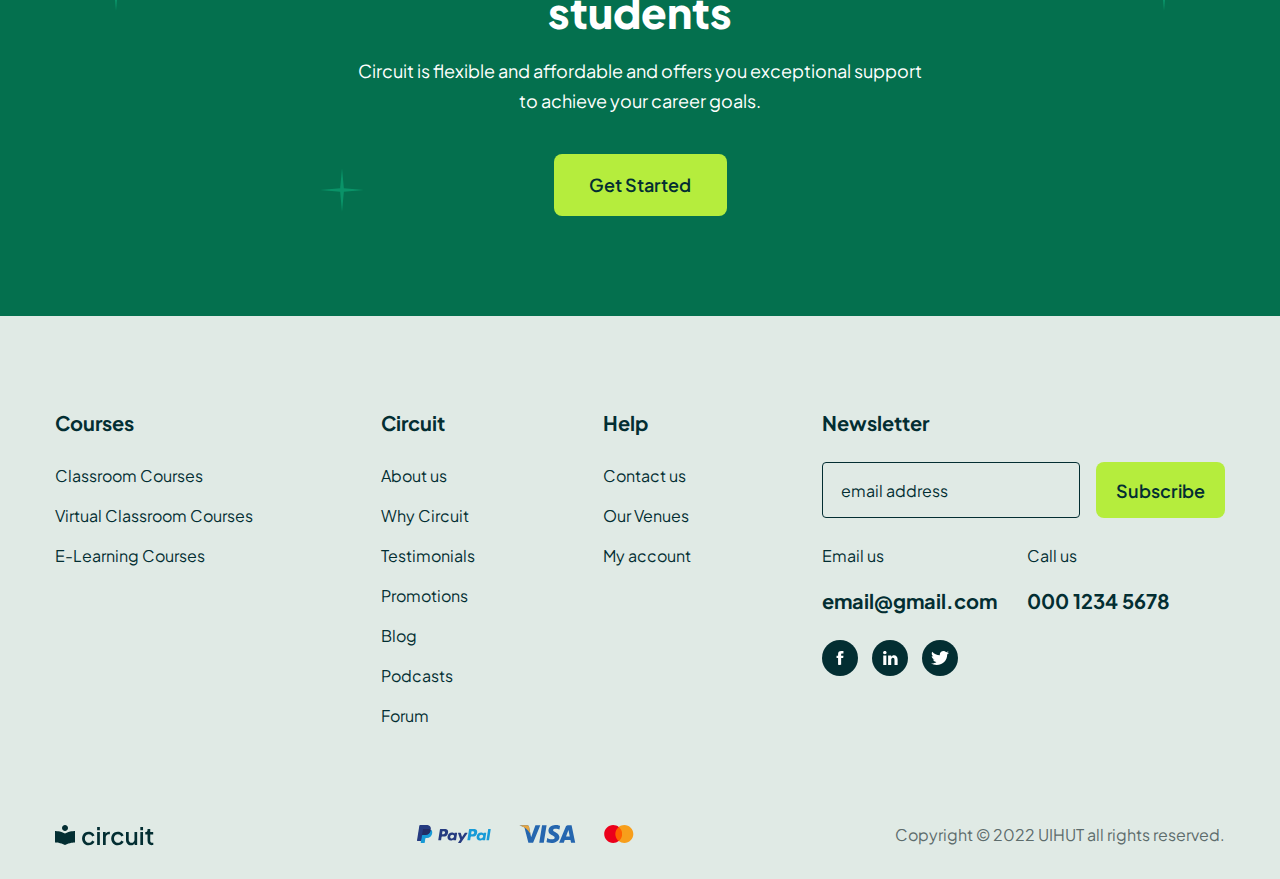
==== commit eb8e5ba6: "about" ====
--- a/index.html
+++ b/index.html
@@ -95,11 +95,28 @@
         <!-- link -->
         <link rel="stylesheet" href="./assets/css/base.css" />
         <link rel="stylesheet" href="./assets/css/home.css" />
+        <link rel="stylesheet" href="./assets/css/responsive.css" />
     </head>
     <body>
-        <header class="header" style="height: 15000px;">
+        <header class="header">
             <div class="container">
                 <div class="header__top">
+                    <label
+                        for="menu-overlay"
+                        class="menu-overlay__icon hidden-pc"
+                    >
+                        <svg
+                            xmlns="http://www.w3.org/2000/svg"
+                            height="1em"
+                            viewBox="0 0 448 512"
+                        >
+                            <path
+                                fill="currentColor"
+                                d="M0 96C0 78.3 14.3 64 32 64H416c17.7 0 32 14.3 32 32s-14.3 32-32 32H32C14.3 128 0 113.7 0 96zM0 256c0-17.7 14.3-32 32-32H416c17.7 0 32 14.3 32 32s-14.3 32-32 32H32c-17.7 0-32-14.3-32-32zM448 416c0 17.7-14.3 32-32 32H32c-17.7 0-32-14.3-32-32s14.3-32 32-32H416c17.7 0 32 14.3 32 32z"
+                            />
+                        </svg>
+                    </label>
+
                     <a href="#">
                         <img
                             src="./assets/icons/Logo.svg"
@@ -107,12 +124,16 @@
                             class="header__logo"
                         />
                     </a>
-                    <ul class="header__list">
+                    <ul class="header__list hidden">
                         <li class="header__item">
-                            <a href="#!" class="header__link">Home</a>
+                            <a href="#!" class="header__link header__active"
+                                >Home</a
+                            >
                         </li>
                         <li class="header__item">
-                            <a href="#!" class="header__link">About us</a>
+                            <a href="./about.html" class="header__link"
+                                >About us</a
+                            >
                         </li>
                         <li class="header__item">
                             <a href="#!" class="header__link">Resources</a>
@@ -120,9 +141,16 @@
                         <li class="header__item">
                             <a href="#!" class="header__link">Contact</a>
                         </li>
+                        <!-- show on tablet and mobile -->
+                        <li class="header__item hidden-pc separate">
+                            <a href="#!" class="header__link">Log In</a>
+                        </li>
+                        <li class="header__item hidden-pc">
+                            <a href="#!" class="header__link">Sign Up</a>
+                        </li>
                         <!-- log-in -->
                     </ul>
-                    <div class="header__cta">
+                    <div class="header__cta hidden-mobile">
                         <a href="#!" class="header__log-in">Log In</a>
                         <a href="#!" class="btn header__sign-up">Sign Up</a>
                     </div>
@@ -131,37 +159,1172 @@
                 <!-- hero -->
                 <section class="hero">
                     <section class="hero__info">
-                        <h1 class="hero__heading">Learn at the comfort of your own home</h1>
-                        <p class="section-desc hero__desc">Circuit is a Global training provider based across the UK that specialises in accredited and bespoke training courses.</p>
+                        <h1 class="hero__heading">
+                            Learn at the comfort of your own home
+                        </h1>
+                        <p class="section-desc hero__desc">
+                            Circuit is a Global training provider based across
+                            the UK that specialises in accredited and bespoke
+                            training courses.
+                        </p>
                         <form action="" class="hero__form">
                             <div class="hero__search">
-                                <img src="./assets/icons/hero__search.svg" alt="Find a course" class="hero__search-icon">
-                                <input type="text" name="" placeholder="Find a course" id="" class="hero__search-input">
+                                <img
+                                    src="./assets/icons/hero__search.svg"
+                                    alt="Find a course"
+                                    class="hero__search-icon"
+                                />
+                                <input
+                                    type="text"
+                                    name=""
+                                    placeholder="Find a course"
+                                    id=""
+                                    class="hero__search-input"
+                                />
                             </div>
                             <button class="btn hero__btn">Discover Now</button>
                         </form>
                     </section>
-                    <div class="hero_courses">
+                    <div class="hero_courses hidden-mobile">
                         <div class="hero__list">
                             <article class="hero__item">
-                                <figure class="hero-item__img">
-                                    <img src="" alt="" class="hero-item__thumb">
-                                </figure>
+                                <a href="#!">
+                                    <figure class="hero-item__img">
+                                        <img
+                                            src="./assets/images/hero-courses1.jpg"
+                                            alt=">Web Design"
+                                            class="hero-item__thumb"
+                                        />
+                                        <div class="hero-item__btn">
+                                            <svg
+                                                width="20"
+                                                height="16"
+                                                viewBox="0 0 20 16"
+                                                fill="none"
+                                                xmlns="http://www.w3.org/2000/svg"
+                                            >
+                                                <path
+                                                    d="M18.9999 7.99905L0.999939 7.99999"
+                                                    stroke="white"
+                                                    stroke-width="1.5"
+                                                    stroke-miterlimit="10"
+                                                    stroke-linecap="round"
+                                                    stroke-linejoin="round"
+                                                />
+                                                <path
+                                                    d="M11.9999 1L18.9999 8L11.9999 15"
+                                                    stroke="white"
+                                                    stroke-width="1.5"
+                                                    stroke-miterlimit="10"
+                                                    stroke-linecap="round"
+                                                    stroke-linejoin="round"
+                                                />
+                                            </svg>
+                                        </div>
+                                    </figure>
+                                </a>
                                 <p class="hero-item__title">Web Design</p>
                                 <section class="hero-item__row">
-                                    <h3 class="hero-item__heading">Basic Web Design 2022</h3>
+                                    <h3>
+                                        <a href="#!" class="hero-item__heading">
+                                            Basic Web Design 2022
+                                        </a>
+                                    </h3>
                                     <p class="hero-item__price">$ 149</p>
                                 </section>
-                                <div class="hero-item__row">
+                                <div class="hero-item__rating">
                                     <span class="hero-item__label">4.5</span>
-                                    <img src="" alt="" class="hero-item__star">
-                                    <span class="hero-item__people">(5325)</span>
+                                    <img
+                                        src="./assets/icons/Star .svg"
+                                        alt=""
+                                        class="hero-item__star"
+                                    />
+                                    <span class="hero-item__people"
+                                        >(5325)</span
+                                    >
                                 </div>
                             </article>
+                            <img
+                                src="./assets/icons/deco-hero1.svg"
+                                alt="decoration"
+                                class="hero__deco"
+                            />
                         </div>
-                    </div> 
+                    </div>
                 </section>
             </div>
+            <div class="header__discount">
+                <ul class="discount__list">
+                    <li class="discount-item">
+                        Get Discount Of 10% On All our Video Courses For a
+                        Limited Time
+                    </li>
+                    <li class="discount-item">
+                        Get Discount Of 10% On All our Video Courses For a
+                        Limited Time
+                    </li>
+                    <li class="discount-item">
+                        Get Discount Of 10% On All our Video Courses For a
+                        Limited Time
+                    </li>
+                </ul>
+            </div>
         </header>
+        <section class="menu-mobile hidden-pc">
+            <input
+                type="checkbox"
+                name=""
+                id="menu-overlay"
+                class="menu-overlay__input"
+                hidden
+            />
+            <label for="menu-overlay" class="menu-overlay"></label>
+            <div class="menu-wrap">
+                <a href="#">
+                    <img src="./assets/icons/Logo.svg" alt="circuit" />
+                </a>
+                <ul class="menu-list"></ul>
+            </div>
+            <script>
+                const headerList = document.querySelector(".header__list");
+                const menuList = document.querySelector(".menu-list");
+
+                menuList.innerHTML = headerList.innerHTML;
+            </script>
+        </section>
+        <main>
+            <!-- header bottom -->
+            <section class="benefits">
+                <div class="container">
+                    <section class="benefits__inner">
+                        <section class="benefits__header">
+                            <h3 class="benefits__title">Benefits</h3>
+                            <h2 class="benefits__heading">
+                                Simple and effective accredited Tech training
+                                courses
+                            </h2>
+                        </section>
+                        <figure class="benefits__wrap hidden-mobile">
+                            <a href="#!">
+                                <img
+                                    src="./assets/images/benefits.png"
+                                    alt="Benefits"
+                                    class="benefits__thumb"
+                                />
+                                <div class="benefits__btn">
+                                    <svg
+                                        width="11"
+                                        height="14"
+                                        viewBox="0 0 11 14"
+                                        fill="none"
+                                        xmlns="http://www.w3.org/2000/svg"
+                                    >
+                                        <path
+                                            d="M11 7L0.5 13.0622V0.937822L11 7Z"
+                                            fill="#032E32"
+                                        />
+                                    </svg>
+                                </div>
+                            </a>
+                        </figure>
+                        <div class="benefits__list">
+                            <section class="benefits-item">
+                                <img
+                                    src="./assets/icons/benefit1.svg"
+                                    alt=""
+                                    class="benefits-item__icon"
+                                />
+                                <h3 class="benefits-item__desc">
+                                    Short & Accredited Courses
+                                </h3>
+                            </section>
+                            <section class="benefits-item">
+                                <img
+                                    src="./assets/icons/benefit2.svg"
+                                    alt=""
+                                    class="benefit-item__icon"
+                                />
+                                <h3 class="benefits-item__desc">
+                                    Student Friendly Classroom
+                                </h3>
+                            </section>
+                        </div>
+                    </section>
+                </div>
+            </section>
+            <!-- support -->
+            <section class="support">
+                <div class="container">
+                    <section class="support__inner">
+                        <h2 class="section-heading support__heading">
+                            Support to achieve your career goals
+                        </h2>
+                        <p class="section-desc support__desc">
+                            Circuit is flexible and affordable and offers you
+                            exceptional support to achieve your career goals.
+                            Circuit is a Global training provider based across
+                            the UK that specialises.
+                        </p>
+                        <a href="" class="btn support__btn">Learn More</a>
+                    </section>
+                    <figure class="support__wrap">
+                        <img
+                            src="./assets/images/support1.jpg"
+                            alt="Support to achieve your career goals"
+                            class="support__thumb-1"
+                        />
+                        <img
+                            src="./assets/images/support2.jpg"
+                            alt="Support to achieve your career goals"
+                            class="support__thumb-2 hidden-mobile"
+                        />
+                    </figure>
+                </div>
+            </section>
+
+            <!-- feature -->
+            <section class="feature">
+                <div class="container">
+                    <h2 class="section-heading feature__heading">
+                        Flexible and affordable system for you
+                    </h2>
+                    <div class="feature__list">
+                        <!-- item1 -->
+                        <article class="feature__item">
+                            <img
+                                src="./assets/icons/feature3svg.svg"
+                                alt="Short Course"
+                                class="feature-item__icon"
+                            />
+                            <section class="feature-item__body">
+                                <h3>
+                                    <a href="#!" class="feature-item__title">
+                                        Short Course
+                                    </a>
+                                </h3>
+                                <p class="feature-item__desc">
+                                    Ranging from 1 -14 Days or up to 12 Months.
+                                    Providing the best courses all over the
+                                    world
+                                </p>
+                            </section>
+                        </article>
+                        <!-- item1 -->
+                        <article class="feature__item">
+                            <img
+                                src="./assets/icons/feature2.svg"
+                                alt="Friendly Classroom"
+                                class="feature-item__icon"
+                            />
+                            <section class="feature-item__body">
+                                <h3>
+                                    <a href="#!" class="feature-item__title">
+                                        Friendly Classroom
+                                    </a>
+                                </h3>
+                                <p class="feature-item__desc">
+                                    Nationwide Locations running monthly whether
+                                    Face2face or Virtual Live Classroom
+                                </p>
+                            </section>
+                        </article>
+                        <!-- item3 -->
+                        <article class="feature__item">
+                            <img
+                                src="./assets/icons/feature1.svg"
+                                alt="Online Course"
+                                class="feature-item__icon"
+                            />
+                            <section class="feature-item__body">
+                                <h3>
+                                    <a href="#!" class="feature-item__title">
+                                        Online Course
+                                    </a>
+                                </h3>
+                                <p class="feature-item__desc">
+                                    Self-paced, Study from anywhere E-learning
+                                    Video courses. Providing the best courses
+                                    all over the world
+                                </p>
+                            </section>
+                        </article>
+                    </div>
+                </div>
+            </section>
+
+            <!-- courses -->
+            <section class="courses">
+                <div class="container">
+                    <section class="courses__inner">
+                        <h2 class="section-heading">
+                            Course Subjects to suit you
+                        </h2>
+                        <p class="section-desc courses__desc">
+                            Circuit is flexible and affordable and offers you
+                            exceptional support to achieve your career goals.
+                        </p>
+                    </section>
+                    <div class="courses__list">
+                        <!-- item1 -->
+                        <article class="courses__item">
+                            <figure class="courses-item__wrap">
+                                <a href="#!">
+                                    <img
+                                        src="./assets/images/hero-courses1.jpg"
+                                        alt="Web Design"
+                                        class="courses-item__thumb"
+                                    />
+                                    <span class="courses-item__cta">
+                                        <svg
+                                            width="20"
+                                            height="16"
+                                            viewBox="0 0 20 16"
+                                            fill="none"
+                                            xmlns="http://www.w3.org/2000/svg"
+                                        >
+                                            <path
+                                                d="M18.9999 7.99902L0.999939 7.99996"
+                                                stroke="currentColor"
+                                                stroke-width="1.5"
+                                                stroke-miterlimit="10"
+                                                stroke-linecap="round"
+                                                stroke-linejoin="round"
+                                            />
+                                            <path
+                                                d="M11.9999 1L18.9999 8L11.9999 15"
+                                                stroke="currentColor"
+                                                stroke-width="1.5"
+                                                stroke-miterlimit="10"
+                                                stroke-linecap="round"
+                                                stroke-linejoin="round"
+                                            />
+                                        </svg>
+                                    </span>
+                                </a>
+                            </figure>
+                            <section class="courses-item__info">
+                                <p class="courses-item__title">Web Design</p>
+                                <div class="courses-item__row">
+                                    <h3>
+                                        <a
+                                            href="#!"
+                                            class="courses-item__heading"
+                                            >Basic Web Design 2022</a
+                                        >
+                                    </h3>
+                                    <span class="courses-item__price"
+                                        >$ 149</span
+                                    >
+                                </div>
+                                <div class="courses-item__rating">
+                                    <span class="courses-item__rate">4.5</span>
+                                    <img
+                                        src="./assets/icons/Star .svg"
+                                        alt=""
+                                        class="courses-item__star"
+                                    />
+                                    <span class="courses-item__rate"
+                                        >(5325)</span
+                                    >
+                                </div>
+                            </section>
+                        </article>
+                        <!-- item1 -->
+                        <article class="courses__item">
+                            <figure class="courses-item__wrap">
+                                <a href="#!">
+                                    <img
+                                        src="./assets/images/hero-courses1.jpg"
+                                        alt="Web Design"
+                                        class="courses-item__thumb"
+                                    />
+                                    <span class="courses-item__cta">
+                                        <svg
+                                            width="20"
+                                            height="16"
+                                            viewBox="0 0 20 16"
+                                            fill="none"
+                                            xmlns="http://www.w3.org/2000/svg"
+                                        >
+                                            <path
+                                                d="M18.9999 7.99902L0.999939 7.99996"
+                                                stroke="currentColor"
+                                                stroke-width="1.5"
+                                                stroke-miterlimit="10"
+                                                stroke-linecap="round"
+                                                stroke-linejoin="round"
+                                            />
+                                            <path
+                                                d="M11.9999 1L18.9999 8L11.9999 15"
+                                                stroke="currentColor"
+                                                stroke-width="1.5"
+                                                stroke-miterlimit="10"
+                                                stroke-linecap="round"
+                                                stroke-linejoin="round"
+                                            /></svg
+                                    ></span>
+                                </a>
+                            </figure>
+                            <section class="courses-item__info">
+                                <p class="courses-item__title">Web Design</p>
+                                <div class="courses-item__row">
+                                    <h3>
+                                        <a
+                                            href="#!"
+                                            class="courses-item__heading"
+                                            >Basic Web Design 2022</a
+                                        >
+                                    </h3>
+                                    <span class="courses-item__price"
+                                        >$ 149</span
+                                    >
+                                </div>
+                                <div class="courses-item__rating">
+                                    <span class="courses-item__rate">4.5</span>
+                                    <img
+                                        src="./assets/icons/Star .svg"
+                                        alt=""
+                                        class="courses-item__star"
+                                    />
+                                    <span class="courses-item__rate"
+                                        >(5325)</span
+                                    >
+                                </div>
+                            </section>
+                        </article>
+                        <!-- item1 -->
+                        <article class="courses__item">
+                            <figure class="courses-item__wrap">
+                                <a href="#!">
+                                    <img
+                                        src="./assets/images/hero-courses1.jpg"
+                                        alt="Web Design"
+                                        class="courses-item__thumb"
+                                    />
+                                    <span class="courses-item__cta">
+                                        <svg
+                                            width="20"
+                                            height="16"
+                                            viewBox="0 0 20 16"
+                                            fill="none"
+                                            xmlns="http://www.w3.org/2000/svg"
+                                        >
+                                            <path
+                                                d="M18.9999 7.99902L0.999939 7.99996"
+                                                stroke="currentColor"
+                                                stroke-width="1.5"
+                                                stroke-miterlimit="10"
+                                                stroke-linecap="round"
+                                                stroke-linejoin="round"
+                                            />
+                                            <path
+                                                d="M11.9999 1L18.9999 8L11.9999 15"
+                                                stroke="currentColor"
+                                                stroke-width="1.5"
+                                                stroke-miterlimit="10"
+                                                stroke-linecap="round"
+                                                stroke-linejoin="round"
+                                            /></svg
+                                    ></span>
+                                </a>
+                            </figure>
+                            <section class="courses-item__info">
+                                <p class="courses-item__title">Web Design</p>
+                                <div class="courses-item__row">
+                                    <h3>
+                                        <a
+                                            href="#!"
+                                            class="courses-item__heading"
+                                            >Basic Web Design 2022</a
+                                        >
+                                    </h3>
+                                    <span class="courses-item__price"
+                                        >$ 149</span
+                                    >
+                                </div>
+                                <div class="courses-item__rating">
+                                    <span class="courses-item__rate">4.5</span>
+                                    <img
+                                        src="./assets/icons/Star .svg"
+                                        alt=""
+                                        class="courses-item__star"
+                                    />
+                                    <span class="courses-item__rate"
+                                        >(5325)</span
+                                    >
+                                </div>
+                            </section>
+                        </article>
+                        <!-- item1 -->
+                        <article class="courses__item">
+                            <figure class="courses-item__wrap">
+                                <a href="#!">
+                                    <img
+                                        src="./assets/images/hero-courses1.jpg"
+                                        alt="Web Design"
+                                        class="courses-item__thumb"
+                                    />
+                                    <span class="courses-item__cta">
+                                        <svg
+                                            width="20"
+                                            height="16"
+                                            viewBox="0 0 20 16"
+                                            fill="none"
+                                            xmlns="http://www.w3.org/2000/svg"
+                                        >
+                                            <path
+                                                d="M18.9999 7.99902L0.999939 7.99996"
+                                                stroke="currentColor"
+                                                stroke-width="1.5"
+                                                stroke-miterlimit="10"
+                                                stroke-linecap="round"
+                                                stroke-linejoin="round"
+                                            />
+                                            <path
+                                                d="M11.9999 1L18.9999 8L11.9999 15"
+                                                stroke="currentColor"
+                                                stroke-width="1.5"
+                                                stroke-miterlimit="10"
+                                                stroke-linecap="round"
+                                                stroke-linejoin="round"
+                                            /></svg
+                                    ></span>
+                                </a>
+                            </figure>
+                            <section class="courses-item__info">
+                                <p class="courses-item__title">Web Design</p>
+                                <div class="courses-item__row">
+                                    <h3>
+                                        <a
+                                            href="#!"
+                                            class="courses-item__heading"
+                                            >Basic Web Design 2022</a
+                                        >
+                                    </h3>
+                                    <span class="courses-item__price"
+                                        >$ 149</span
+                                    >
+                                </div>
+                                <div class="courses-item__rating">
+                                    <span class="courses-item__rate">4.5</span>
+                                    <img
+                                        src="./assets/icons/Star .svg"
+                                        alt=""
+                                        class="courses-item__star"
+                                    />
+                                    <span class="courses-item__rate"
+                                        >(5325)</span
+                                    >
+                                </div>
+                            </section>
+                        </article>
+                        <!-- item1 -->
+                        <article class="courses__item">
+                            <figure class="courses-item__wrap">
+                                <a href="#!">
+                                    <img
+                                        src="./assets/images/hero-courses1.jpg"
+                                        alt="Web Design"
+                                        class="courses-item__thumb"
+                                    />
+                                    <span class="courses-item__cta">
+                                        <svg
+                                            width="20"
+                                            height="16"
+                                            viewBox="0 0 20 16"
+                                            fill="none"
+                                            xmlns="http://www.w3.org/2000/svg"
+                                        >
+                                            <path
+                                                d="M18.9999 7.99902L0.999939 7.99996"
+                                                stroke="currentColor"
+                                                stroke-width="1.5"
+                                                stroke-miterlimit="10"
+                                                stroke-linecap="round"
+                                                stroke-linejoin="round"
+                                            />
+                                            <path
+                                                d="M11.9999 1L18.9999 8L11.9999 15"
+                                                stroke="currentColor"
+                                                stroke-width="1.5"
+                                                stroke-miterlimit="10"
+                                                stroke-linecap="round"
+                                                stroke-linejoin="round"
+                                            /></svg
+                                    ></span>
+                                </a>
+                            </figure>
+                            <section class="courses-item__info">
+                                <p class="courses-item__title">Web Design</p>
+                                <div class="courses-item__row">
+                                    <h3>
+                                        <a
+                                            href="#!"
+                                            class="courses-item__heading"
+                                            >Basic Web Design 2022</a
+                                        >
+                                    </h3>
+                                    <span class="courses-item__price"
+                                        >$ 149</span
+                                    >
+                                </div>
+                                <div class="courses-item__rating">
+                                    <span class="courses-item__rate">4.5</span>
+                                    <img
+                                        src="./assets/icons/Star .svg"
+                                        alt=""
+                                        class="courses-item__star"
+                                    />
+                                    <span class="courses-item__rate"
+                                        >(5325)</span
+                                    >
+                                </div>
+                            </section>
+                        </article>
+                        <!-- item1 -->
+                        <article class="courses__item">
+                            <figure class="courses-item__wrap">
+                                <a href="#!">
+                                    <img
+                                        src="./assets/images/hero-courses1.jpg"
+                                        alt="Web Design"
+                                        class="courses-item__thumb"
+                                    />
+                                    <span class="courses-item__cta">
+                                        <svg
+                                            width="20"
+                                            height="16"
+                                            viewBox="0 0 20 16"
+                                            fill="none"
+                                            xmlns="http://www.w3.org/2000/svg"
+                                        >
+                                            <path
+                                                d="M18.9999 7.99902L0.999939 7.99996"
+                                                stroke="currentColor"
+                                                stroke-width="1.5"
+                                                stroke-miterlimit="10"
+                                                stroke-linecap="round"
+                                                stroke-linejoin="round"
+                                            />
+                                            <path
+                                                d="M11.9999 1L18.9999 8L11.9999 15"
+                                                stroke="currentColor"
+                                                stroke-width="1.5"
+                                                stroke-miterlimit="10"
+                                                stroke-linecap="round"
+                                                stroke-linejoin="round"
+                                            /></svg
+                                    ></span>
+                                </a>
+                            </figure>
+                            <section class="courses-item__info">
+                                <p class="courses-item__title">Web Design</p>
+                                <div class="courses-item__row">
+                                    <h3>
+                                        <a
+                                            href="#!"
+                                            class="courses-item__heading"
+                                            >Basic Web Design 2022</a
+                                        >
+                                    </h3>
+                                    <span class="courses-item__price"
+                                        >$ 149</span
+                                    >
+                                </div>
+                                <div class="courses-item__rating">
+                                    <span class="courses-item__rate">4.5</span>
+                                    <img
+                                        src="./assets/icons/Star .svg"
+                                        alt=""
+                                        class="courses-item__star"
+                                    />
+                                    <span class="courses-item__rate"
+                                        >(5325)</span
+                                    >
+                                </div>
+                            </section>
+                        </article>
+                    </div>
+                    <div class="courses__cta">
+                        <a href="#!" class="btn courses-cta__btn">All Course</a>
+                    </div>
+                </div>
+            </section>
+
+            <!-- learning -->
+            <section class="learning">
+                <div class="container">
+                    <div class="learning__inner">
+                        <figure class="learning__wrap">
+                            <img
+                                src="./assets/images/support1.jpg"
+                                alt="Benefits of learning with circuit platfrom"
+                                class="learning__img"
+                            />
+                            <button class="learning__play-btn">
+                                <svg
+                                    width="72"
+                                    height="72"
+                                    viewBox="0 0 72 72"
+                                    fill="none"
+                                    xmlns="http://www.w3.org/2000/svg"
+                                >
+                                    <g id="Play">
+                                        <circle
+                                            id="Ellipse 38"
+                                            cx="36"
+                                            cy="36"
+                                            r="36"
+                                            fill="#B5ED3D"
+                                        />
+                                        <path
+                                            id="Polygon 1"
+                                            d="M47 36L30.5 45.5263V26.4737L47 36Z"
+                                            fill="currentColor"
+                                        />
+                                    </g>
+                                </svg>
+                            </button>
+                        </figure>
+                        <section class="learning__info">
+                            <h2 class="section-heading">
+                                Benefits of learning with circuit platfrom
+                            </h2>
+                            <p class="section-desc learning__desc">
+                                Circuit is flexible and affordable and offers
+                                you exceptional support to achieve your career
+                                goals. Circuit is a Global training provider
+                                based across the UK that specialises.
+                            </p>
+                            <ul class="learning__list">
+                                <li class="learning__item">
+                                    More affordable cost
+                                </li>
+                                <li class="learning__item">
+                                    The insight gainded in much wider
+                                </li>
+                                <li class="learning__item">
+                                    More flexible study time
+                                </li>
+                            </ul>
+                        </section>
+                    </div>
+                </div>
+            </section>
+
+            <!-- feedback -->
+            <section class="feedback">
+                <div class="container">
+                    <h2 class="section-heading">What students are saying</h2>
+                    <p class="section-desc feedback__desc">
+                        Circuit is flexible and affordable and offers you
+                        exceptional support to achieve your career goals.
+                        Circuit is a Global training provider based across the
+                        UK that specialises.
+                    </p>
+                    <div class="feedback__list">
+                        <!-- item1 -->
+                        <article class="feedback__item">
+                            <h3 class="feedback-item__title">
+                                Great platform for learning online I have ever
+                                found!
+                            </h3>
+                            <blockquote class="feedback-item__quote">
+                                "Circuit has helped me expand my knowledge
+                                through several important courses that are
+                                extremely impactful and helpful for my career.
+                                For the first time, finishing my degree seemed
+                                realistic. It was online with a flexible
+                                schedule. It felt like this program was made for
+                                my situation. Really a wonderful platform”
+                            </blockquote>
+                            <div class="feedback-item__commentator">
+                                <img
+                                    src="./assets/images/support2.jpg"
+                                    alt=""
+                                    class="feedback-item__avatar"
+                                />
+                                <div class="feedback-item__info">
+                                    <p class="feedback-item__name">
+                                        Tim Southee
+                                    </p>
+                                    <div class="feedback-item__rating">
+                                        <img
+                                            src="./assets/icons/Star .svg"
+                                            alt=""
+                                            class="feedback-item__star"
+                                        />
+                                        <img
+                                            src="./assets/icons/Star .svg"
+                                            alt=""
+                                            class="feedback-item__star"
+                                        />
+                                        <img
+                                            src="./assets/icons/Star .svg"
+                                            alt=""
+                                            class="feedback-item__star"
+                                        />
+                                        <img
+                                            src="./assets/icons/Star .svg"
+                                            alt=""
+                                            class="feedback-item__star"
+                                        />
+                                        <img
+                                            src="./assets/icons/Star .svg"
+                                            alt=""
+                                            class="feedback-item__star"
+                                        />
+                                    </div>
+                                </div>
+                            </div>
+                        </article>
+                        <!-- item1 -->
+                        <article class="feedback__item">
+                            <h3 class="feedback-item__title">
+                                Great platform for learning online I have ever
+                                found!
+                            </h3>
+                            <blockquote class="feedback-item__quote">
+                                "Circuit has helped me expand my knowledge
+                                through several important courses that are
+                                extremely impactful and helpful for my career.
+                                For the first time, finishing my degree seemed
+                                realistic. It was online with a flexible
+                                schedule. It felt like this program was made for
+                                my situation. Really a wonderful platform”
+                            </blockquote>
+                            <div class="feedback-item__commentator">
+                                <img
+                                    src="./assets/images/hero-courses1.jpg"
+                                    alt=""
+                                    class="feedback-item__avatar"
+                                />
+                                <div class="feedback-item__info">
+                                    <p class="feedback-item__name">
+                                        Trent Boult
+                                    </p>
+                                    <div class="feedback-item__rating">
+                                        <img
+                                            src="./assets/icons/Star .svg"
+                                            alt=""
+                                            class="feedback-item__star"
+                                        />
+                                        <img
+                                            src="./assets/icons/Star .svg"
+                                            alt=""
+                                            class="feedback-item__star"
+                                        />
+                                        <img
+                                            src="./assets/icons/Star .svg"
+                                            alt=""
+                                            class="feedback-item__star"
+                                        />
+                                        <img
+                                            src="./assets/icons/Star .svg"
+                                            alt=""
+                                            class="feedback-item__star"
+                                        />
+                                        <img
+                                            src="./assets/icons/Star .svg"
+                                            alt=""
+                                            class="feedback-item__star"
+                                        />
+                                    </div>
+                                </div>
+                            </div>
+                        </article>
+                        <!-- item1 -->
+                        <article class="feedback__item">
+                            <h3 class="feedback-item__title">
+                                Great platform for learning online I have ever
+                                found!
+                            </h3>
+                            <blockquote class="feedback-item__quote">
+                                "Circuit has helped me expand my knowledge
+                                through several important courses that are
+                                extremely impactful and helpful for my career.
+                                For the first time, finishing my degree seemed
+                                realistic. It was online with a flexible
+                                schedule. It felt like this program was made for
+                                my situation. Really a wonderful platform”
+                            </blockquote>
+                            <div class="feedback-item__commentator">
+                                <img
+                                    src="./assets/images/hero-courses1.jpg"
+                                    alt=""
+                                    class="feedback-item__avatar"
+                                />
+                                <div class="feedback-item__info">
+                                    <p class="feedback-item__name">
+                                        Neil Wagner
+                                    </p>
+                                    <div class="feedback-item__rating">
+                                        <img
+                                            src="./assets/icons/Star .svg"
+                                            alt=""
+                                            class="feedback-item__star"
+                                        />
+                                        <img
+                                            src="./assets/icons/Star .svg"
+                                            alt=""
+                                            class="feedback-item__star"
+                                        />
+                                        <img
+                                            src="./assets/icons/Star .svg"
+                                            alt=""
+                                            class="feedback-item__star"
+                                        />
+                                        <img
+                                            src="./assets/icons/Star .svg"
+                                            alt=""
+                                            class="feedback-item__star"
+                                        />
+                                        <img
+                                            src="./assets/icons/Star .svg"
+                                            alt=""
+                                            class="feedback-item__star"
+                                        />
+                                    </div>
+                                </div>
+                            </div>
+                        </article>
+                    </div>
+                    <div class="feedback__dots">
+                        <span class="feedback__dot"></span>
+                        <span
+                            class="feedback__dot feedback__dot--active"
+                        ></span>
+                        <span class="feedback__dot"></span>
+                    </div>
+                </div>
+            </section>
+
+            <!-- students -->
+            <section class="students">
+                <div class="container">
+                    <section class="students__inner">
+                        <figure class="students__avatars hidden-mobile">
+                            <img
+                                src="./assets/images/hero-courses1.jpg"
+                                alt="avatar"
+                                class="students__avatar"
+                            />
+                            <img
+                                src="./assets/images/hero-courses1.jpg"
+                                alt="avatar"
+                                class="students__avatar"
+                            />
+                            <img
+                                src="./assets/images/hero-courses1.jpg"
+                                alt="avatar"
+                                class="students__avatar"
+                            />
+                            <img
+                                src="./assets/images/hero-courses1.jpg"
+                                alt="avatar"
+                                class="students__avatar"
+                            />
+                            <img
+                                src="./assets/images/hero-courses1.jpg"
+                                alt="avatar"
+                                class="students__avatar"
+                            />
+                            <img
+                                src="./assets/images/hero-courses1.jpg"
+                                alt="avatar"
+                                class="students__avatar"
+                            />
+                        </figure>
+                        <section class="students__info">
+                            <h2 class="section-heading students__heading">
+                                More that 1M+ successful students
+                            </h2>
+                            <p class="section-desc students__desc">
+                                Circuit is flexible and affordable and offers
+                                you exceptional support to achieve your career
+                                goals.
+                            </p>
+                            <a href="#!" class="btn students__cta-btn"
+                                >Get Started</a
+                            >
+                        </section>
+                        <img
+                            src="./assets/icons/Star deco1.svg"
+                            alt=""
+                            class="students__deco hidden-mobile"
+                        />
+                        <img
+                            src="./assets/icons/Star deco1.svg"
+                            alt=""
+                            class="students__deco hidden-mobile"
+                        />
+                        <img
+                            src="./assets/icons/Star deco2.svg"
+                            alt=""
+                            class="students__deco hidden-mobile"
+                        />
+                        <img
+                            src="./assets/icons/Star deco2.svg"
+                            alt=""
+                            class="students__deco hidden-mobile"
+                        />
+                    </section>
+                </div>
+            </section>
+        </main>
+        <footer class="footer">
+            <div class="container">
+                <div class="footer__row">
+                    <section class="footer__column">
+                        <h3 class="footer__heading">Courses</h3>
+                        <ul class="footer__list">
+                            <li class="footer__item">
+                                <a href="#!" class="footer__link"
+                                    >Classroom Courses</a
+                                >
+                            </li>
+                            <li class="footer__item">
+                                <a href="#!" class="footer__link"
+                                    >Virtual Classroom Courses</a
+                                >
+                            </li>
+                            <li class="footer__item">
+                                <a href="#!" class="footer__link"
+                                    >E-Learning Courses</a
+                                >
+                            </li>
+                        </ul>
+                    </section>
+                    <section class="footer__column">
+                        <h3 class="footer__heading">Circuit</h3>
+                        <ul class="footer__list">
+                            <li class="footer__item">
+                                <a href="#!" class="footer__link">About us</a>
+                            </li>
+                            <li class="footer__item">
+                                <a href="#!" class="footer__link"
+                                    >Why Circuit</a
+                                >
+                            </li>
+                            <li class="footer__item">
+                                <a href="#!" class="footer__link"
+                                    >Testimonials</a
+                                >
+                            </li>
+                            <li class="footer__item">
+                                <a href="#!" class="footer__link">Promotions</a>
+                            </li>
+                            <li class="footer__item">
+                                <a href="#!" class="footer__link">Blog</a>
+                            </li>
+                            <li class="footer__item">
+                                <a href="#!" class="footer__link">Podcasts</a>
+                            </li>
+                            <li class="footer__item">
+                                <a href="#!" class="footer__link">Forum</a>
+                            </li>
+                        </ul>
+                    </section>
+                    <section class="footer__column">
+                        <h3 class="footer__heading">Help</h3>
+                        <ul class="footer__list">
+                            <li class="footer__item">
+                                <a href="#!" class="footer__link">Contact us</a>
+                            </li>
+                            <li class="footer__item">
+                                <a href="#!" class="footer__link">Our Venues</a>
+                            </li>
+                            <li class="footer__item">
+                                <a href="#!" class="footer__link">My account</a>
+                            </li>
+                        </ul>
+                    </section>
+                    <section class="footer__column">
+                        <h3 class="footer__heading">Newsletter</h3>
+                        <form action="" class="footer__form">
+                            <input
+                                type="email"
+                                name=""
+                                class="footer__input"
+                                placeholder="email address"
+                                id=""
+                            />
+                            <button type="submit" class="btn footer__submit">
+                                Subscribe
+                            </button>
+                        </form>
+                        <div class="footer__contact">
+                            <div class="contact__email">
+                                <p class="contact__title">Email us</p>
+                                <p class="contact__desc">email@gmail.com</p>
+                            </div>
+                            <div class="contact__phone">
+                                <p class="contact__title">Call us</p>
+                                <p class="contact__desc">000 1234 5678</p>
+                            </div>
+                        </div>
+                        <div class="footer__socials">
+                            <a href="#!">
+                                <img
+                                    src="./assets/icons/facebook.svg"
+                                    alt="facebook"
+                                    class="footer__social"
+                                />
+                            </a>
+                            <a href="#!">
+                                <img
+                                    src="./assets/icons/linkin.svg"
+                                    alt="link-in"
+                                    class="footer__social"
+                                />
+                            </a>
+                            <a href="#!">
+                                <img
+                                    src="./assets/icons/twittef.svg"
+                                    alt="twitter"
+                                    class="footer__social"
+                                />
+                            </a>
+                        </div>
+                    </section>
+                </div>
+                <!-- bottom -->
+                <div class="footer__bottom">
+                    <img
+                        src="./assets/icons/Logo.svg"
+                        alt="circuit"
+                        class="footer__logo"
+                    />
+                    <div class="footer_payment">
+                        <a href="#!">
+                            <img
+                                src="./assets/icons/pay.svg"
+                                alt="pay"
+                                class="footer__icon-pay"
+                            />
+                        </a>
+                        <a href="#!">
+                            <img
+                                src="./assets/icons/visa.svg"
+                                alt="visa"
+                                class="footer__icon-pay"
+                            />
+                        </a>
+                        <a href="#!">
+                            <img
+                                src="./assets/icons/payment.svg"
+                                alt="payment"
+                                class="footer__icon-pay"
+                            />
+                        </a>
+                    </div>
+                    <div>
+                        <p class="footer_copy-right">
+                            Copyright © 2022 UIHUT all rights reserved.
+                        </p>
+                    </div>
+                </div>
+            </div>
+        </footer>
     </body>
 </html>
--- a/assets/css/base.css
+++ b/assets/css/base.css
@@ -1,5 +1,6 @@
 :root {
     --primary-color: #b5ed3d;
+    --bg-color: #032e32;
 }
 
 .container {
@@ -10,7 +11,7 @@
 }
 
 a {
-    display: inline-block;
+    /* display: inline-block; */
     text-decoration: none;
 }
 
@@ -32,3 +33,17 @@
     opacity: 0.9;
     cursor: pointer;
 }
+
+.section-heading {
+    font-weight: 800;
+    font-size: 4.2rem;
+    line-height: 1.24;
+    color: #032e32;
+}
+
+.section-desc {
+    font-weight: 400;
+    font-size: 1.8rem;
+    line-height: 1.67;
+    color: #4f5a5a;
+}
--- a/assets/css/home.css
+++ b/assets/css/home.css
@@ -9,6 +9,22 @@
 body {
     font-size: 1.6rem;
     font-family: "Plus Jakarta Sans", sans-serif;
+    background: #fff;
+    /* nen cho linear */
+    -webkit-touch-callout: none;
+    -webkit-user-select: none;
+    -khtml-user-select: none;
+    -moz-user-select: none;
+    -ms-user-select: none;
+    user-select: none;
+}
+
+input,
+textarea,
+button,
+select,
+a {
+    -webkit-tap-highlight-color: transparent;
 }
 
 button,
@@ -20,7 +36,9 @@
 }
 
 .header {
+    position: relative;
     background: #e0eae5;
+    padding-bottom: 156px;
 }
 
 .header__top {
@@ -49,6 +67,10 @@
     text-shadow: 0 1px 1px #032e32;
 }
 
+.header__active {
+    text-shadow: 0 1px 1px #032e32;
+}
+
 .header__cta {
     display: flex;
     align-items: center;
@@ -56,7 +78,7 @@
 
 .header__log-in {
     font-weight: 600;
-    margin-right: 28px;
+    margin-right: 7px;
 }
 
 .header__sign-up {
@@ -74,6 +96,7 @@
 .hero {
     margin-top: 172px;
     display: flex;
+    column-gap: 30px;
 }
 
 .hero__info {
@@ -120,7 +143,6 @@
     border: none;
     outline: none;
     width: 100%;
-    
 }
 
 .hero__search-input::placeholder {
@@ -131,7 +153,827 @@
 }
 
 .hero__btn {
-   
     min-width: 191px;
-    border:none;
-}
+    border: none;
+}
+
+.hero_courses {
+    position: relative;
+    flex-shrink: 0;
+    display: flex;
+    justify-content: center;
+    width: 50%;
+}
+
+.hero__list {
+}
+
+.hero__item {
+    position: relative;
+    z-index: 1;
+    padding: 24px;
+    width: 370px;
+    background: #ffffff;
+    border-radius: 12px;
+}
+
+.hero-item__img {
+    position: relative;
+}
+
+.hero-item__btn {
+    position: absolute;
+    bottom: 0;
+    left: 0;
+    right: 0;
+    margin: 0 auto;
+    transform: translateY(50%);
+    display: flex;
+    align-items: center;
+    justify-content: center;
+    width: 54px;
+    height: 54px;
+    background: #032e32;
+    border-radius: 50%;
+}
+
+.hero-item__thumb {
+    display: block;
+    width: 100%;
+    height: 262px;
+    object-fit: cover;
+    border-radius: 12px;
+}
+
+.hero-item__title {
+    margin-top: 30px;
+    font-weight: 400;
+    font-size: 1.4rem;
+    line-height: 24px;
+    /* identical to box height, or 171% */
+
+    color: #69797a;
+}
+
+.hero-item__row {
+    margin-top: 3px;
+    display: flex;
+    align-items: center;
+    justify-content: space-between;
+}
+
+.hero-item__heading {
+    font-weight: 700;
+    font-size: 1.6rem;
+    line-height: 1.75;
+    color: #032e32;
+}
+
+.hero-item__price {
+    font-weight: 700;
+    font-size: 1.8rem;
+    line-height: 1.67;
+    color: #032e32;
+}
+
+.hero-item__rating {
+    margin-top: 3px;
+    display: flex;
+}
+
+.hero-item__people,
+.hero-item__label {
+    font-weight: 400;
+    font-size: 1.6;
+    line-height: 1.75;
+    color: #69797a;
+}
+
+.hero-item__star {
+    margin: 0 6px;
+}
+
+.hero__deco {
+    position: absolute;
+    right: 0;
+    top: 88px;
+}
+
+.header__discount {
+    position: absolute;
+    top: 106px;
+    left: 0;
+    right: 0;
+    padding: 20px 0;
+    background: #ffcd00;
+}
+
+.discount__list {
+    display: flex;
+    justify-content: center;
+    column-gap: 18px;
+    overflow: hidden;
+}
+
+.discount-item {
+    font-weight: 400;
+    font-size: 1.8rem;
+    line-height: 1.67;
+    color: #032e32;
+    white-space: nowrap;
+}
+
+.discount-item::before {
+    content: "";
+    display: inline-block;
+    margin-right: 18px;
+    width: 10px;
+    height: 10px;
+    border-radius: 50%;
+    background: #032e32;
+}
+
+/* benefit */
+.benefits {
+    padding: 48px 0;
+    background: var(--bg-color);
+}
+
+.benefits__inner {
+    display: grid;
+    grid-template-columns: repeat(3, auto);
+    align-items: center;
+    column-gap: 52px;
+}
+
+.benefits__header {
+}
+
+.benefits__title {
+    font-weight: 400;
+    font-size: 1.8rem;
+    line-height: 1.67;
+    color: #ffffff;
+}
+
+.benefits__heading {
+    margin-top: 12px;
+    font-weight: 700;
+    font-size: 2.8rem;
+    line-height: 1.36;
+    color: #ffffff;
+}
+
+.benefits__wrap {
+    position: relative;
+    display: flex;
+    align-items: flex-end;
+    justify-content: center;
+    width: 242px;
+    height: 260px;
+    margin-top: -134px;
+}
+
+.benefits__wrap::after {
+    content: "";
+    position: absolute;
+    left: 0;
+    right: 0;
+    bottom: 0;
+    height: 214px;
+    background: #ff5f1a;
+    border-radius: 12px;
+}
+
+.benefits__thumb {
+    position: relative;
+    z-index: 1;
+    display: block;
+    width: 220px;
+    object-fit: cover;
+}
+
+.benefits__btn {
+    position: absolute;
+    top: 96px;
+    left: -28px;
+    z-index: 1;
+    display: flex;
+    align-items: center;
+    justify-content: center;
+    width: 56px;
+    height: 56px;
+    background: #ffffff;
+    border-radius: 50%;
+}
+
+.benefits__list {
+    display: flex;
+    align-items: center;
+    justify-content: end;
+    column-gap: 48px;
+}
+
+.benefits-item {
+    width: 167px;
+}
+
+.benefits-item:last-child {
+    width: 144px;
+}
+
+.benefits-item__desc {
+    margin-top: 14px;
+    font-weight: 600;
+    font-size: 1.8rem;
+    line-height: 1.33;
+    color: #ffffff;
+}
+
+/* support */
+.support {
+    margin-top: 120px;
+    padding: 40px 0;
+}
+
+.support__inner {
+    display: flex;
+    flex-direction: column;
+    align-items: center;
+    text-align: center;
+}
+
+.support__heading {
+    width: 570px;
+}
+
+.support__desc {
+    margin-top: 20px;
+    width: 570px;
+}
+
+.support__btn {
+    margin-top: 40px;
+    display: inline-block;
+}
+
+.support__wrap {
+    margin-top: 70px;
+    display: flex;
+    align-items: center;
+    justify-content: space-between;
+    column-gap: 30px;
+}
+
+.support__thumb-2,
+.support__thumb-1 {
+    height: 440px;
+    object-fit: cover;
+    border-radius: 12px;
+}
+
+.support__thumb-1 {
+    width: 58%;
+}
+
+.support__thumb-2 {
+    width: 40%;
+}
+/* feature */
+
+.feature {
+    margin-top: 80px;
+    padding: 40px;
+}
+
+.feature__heading {
+    width: 570px;
+}
+
+.feature__list {
+    margin-top: 70px;
+    display: grid;
+    grid-template-columns: repeat(3, 1fr);
+    column-gap: 30px;
+}
+
+.feature__item {
+    padding: 44px 22px;
+    background: #ffffff;
+    border: 1px solid #d8e0e0;
+    border-radius: 12px;
+}
+
+.feature__item:hover {
+    box-shadow: 0px 18px 46px rgba(3, 46, 50, 0.08);
+}
+
+.feature-item__body {
+    margin-top: 28px;
+}
+
+.feature-item__title {
+    font-weight: 700;
+    font-size: 2.2rem;
+    line-height: 1.45;
+    color: #032e32;
+}
+
+.feature-item__desc {
+    margin-top: 16px;
+    font-weight: 400;
+    font-size: 1.8rwm;
+    line-height: 1.67;
+    color: #4f5a5a;
+}
+
+/* courses */
+.courses {
+    margin-top: 120px;
+    padding: 100px 0;
+    background: #e0eae5;
+}
+
+.courses__inner {
+    display: flex;
+    flex-direction: column;
+    align-items: center;
+}
+
+.courses__desc {
+    margin-top: 18px;
+    width: 570px;
+    text-align: center;
+}
+
+.courses__list {
+    margin-top: 70px;
+    display: grid;
+    grid-template-columns: repeat(3, 1fr);
+    gap: 30px;
+}
+
+.courses__item {
+    padding: 24px;
+    background: #ffffff;
+    border-radius: 12px;
+}
+
+.courses-item__wrap {
+    position: relative;
+}
+
+.courses-item__thumb {
+    width: 322px;
+    height: 262px;
+    object-fit: cover;
+    display: block;
+    border-radius: 12px;
+}
+
+.courses-item__cta {
+    display: flex;
+    align-items: center;
+    justify-content: center;
+    position: absolute;
+    bottom: 0;
+    left: 0;
+    right: 0;
+    margin: 0 auto;
+    transform: translateY(50%);
+    width: 54px;
+    height: 54px;
+    color: #fff;
+    background-color: var(--bg-color);
+    border-radius: 50%;
+}
+
+.courses-item__cta:hover {
+    color: var(--bg-color);
+    background: var(--primary-color);
+}
+
+.courses-item__info {
+    margin-top: 30px;
+}
+
+.courses-item__title {
+    font-weight: 400;
+    font-size: 1.4rem;
+    line-height: 1.71;
+    color: #4f5a5a;
+}
+
+.courses-item__row {
+    margin-top: 3px;
+    display: flex;
+    justify-content: space-between;
+}
+
+.courses-item__price,
+.courses-item__heading {
+    font-weight: 700;
+    font-size: 1.6rem;
+    line-height: 1.75;
+    color: #032e32;
+}
+
+.courses-item__rating {
+    margin-top: 3px;
+    display: flex;
+    column-gap: 6px;
+}
+
+.courses-item__rate {
+    font-weight: 400;
+    font-size: 1.6rem;
+    line-height: 1.75;
+    color: #4f5a5a;
+}
+
+.courses__cta {
+    margin-top: 55px;
+
+    display: flex;
+    justify-content: center;
+}
+
+.courses-cta__btn {
+    min-width: 158px;
+    display: inline-block;
+}
+
+/* learning */
+
+.learning {
+    margin-top: 120px;
+    padding: 40px 0;
+}
+
+.learning__inner {
+    display: flex;
+    align-items: center;
+    justify-content: space-between;
+    column-gap: 130px;
+}
+
+.learning__wrap {
+    position: relative;
+}
+
+.learning__img {
+    width: 470px;
+    height: 430px;
+    object-fit: cover;
+    border-radius: 15px;
+}
+
+.learning__play-btn {
+    position: absolute;
+    left: 0;
+    top: 0;
+    bottom: 0;
+    right: 0;
+    outline: none;
+    border: none;
+    background-color: transparent;
+    cursor: pointer;
+}
+
+.learning__info {
+}
+
+.learning__desc {
+    margin-top: 18px;
+}
+
+.learning__list {
+    margin-top: 28px;
+}
+
+.learning__item {
+    display: flex;
+    align-items: center;
+    margin-bottom: 16px;
+    color: #032e32;
+    font-size: 18px;
+    font-weight: 500;
+    line-height: 1.67;
+}
+
+.learning__item::before {
+    content: url(../icons/check.svg);
+    margin-right: 12px;
+}
+
+/* feedback */
+.feedback {
+    margin-top: 80px;
+    padding: 40px 0;
+}
+
+.feedback__desc {
+    margin-top: 18px;
+    width: 570px;
+}
+
+.feedback__list {
+    margin-top: 70px;
+    display: grid;
+    grid-template-columns: repeat(3, 1fr);
+    column-gap: 30px;
+}
+
+.feedback__item {
+    padding: 44px 24px;
+    border-radius: 12px;
+    border: 1px solid rgb(216, 224, 224);
+    background: #fff;
+    opacity: 0.6;
+    transition: 0.3s;
+}
+
+.feedback__item:hover {
+    opacity: 1;
+    border-color: transparent;
+    box-shadow: 0px 18px 46px 0px rgba(3, 46, 50, 0.08);
+}
+
+.feedback-item__name,
+.feedback-item__title {
+    color: #032e32;
+    font-size: 1.8rem;
+    font-weight: 600;
+    line-height: 1.67;
+}
+
+.feedback-item__quote {
+    margin-top: 28px;
+    color: #4f5a5a;
+    font-size: 1.6rem;
+    line-height: 1.75;
+}
+
+.feedback-item__commentator {
+    margin-top: 38px;
+    display: flex;
+    align-items: center;
+    column-gap: 14px;
+}
+
+.feedback-item__avatar {
+    width: 64px;
+    height: 64px;
+    object-fit: cover;
+    border-radius: 50%;
+}
+
+.feedback-item__rating {
+    margin-top: 6px;
+    display: flex;
+    column-gap: 9px;
+}
+
+.feedback__dots {
+    margin-top: 38px;
+    display: flex;
+    justify-content: center;
+    column-gap: 12px;
+}
+
+.feedback__dot {
+    width: 24px;
+    height: 4px;
+    border-radius: 2px;
+    background: #e0eae5;
+}
+
+.feedback__dot:hover {
+    cursor: pointer;
+}
+
+.feedback__dot--active {
+    background: #b5ed3d;
+}
+
+/* students */
+.students {
+    margin-top: 120px;
+    padding: 100px 0;
+    background-color: #04704e;
+}
+
+.students__inner {
+    position: relative;
+}
+
+.students__avatars {
+    position: relative;
+    height: 210px;
+}
+
+.students__avatar {
+    position: absolute;
+    object-fit: cover;
+    border-radius: 50%;
+}
+
+.students__avatar:nth-of-type(1) {
+    width: 62px;
+    height: 62px;
+    top: 70px;
+    left: 280px;
+}
+.students__avatar:nth-of-type(2) {
+    width: 120px;
+    height: 120px;
+
+    bottom: 0;
+    left: 378px;
+}
+.students__avatar:nth-of-type(3) {
+    width: 80px;
+    height: 80px;
+    top: 0;
+    left: 509px;
+}
+.students__avatar:nth-of-type(4) {
+    width: 144px;
+    height: 144px;
+    bottom: 2px;
+    right: 407px;
+}
+.students__avatar:nth-of-type(5) {
+    width: 76px;
+    height: 76px;
+    top: 4px;
+    right: 329px;
+}
+.students__avatar:nth-of-type(6) {
+    width: 62px;
+    height: 62px;
+    right: 287px;
+    bottom: 27px;
+}
+
+.students__info {
+    margin-top: 40px;
+    display: flex;
+    align-items: center;
+    flex-direction: column;
+    text-align: center;
+}
+
+.students__heading {
+    color: #ffffff;
+    width: 570px;
+}
+
+.students__desc {
+    margin-top: 18px;
+    color: #ffffff;
+    width: 570px;
+}
+
+.students__cta-btn {
+    margin-top: 38px;
+    min-width: 173px;
+}
+
+.students__deco {
+    position: absolute;
+}
+
+.students__deco:nth-of-type(1) {
+    left: 0;
+    top: 0;
+    bottom: 0;
+    margin: auto 0;
+}
+.students__deco:nth-of-type(2) {
+    right: 0;
+    top: 0;
+    bottom: 0;
+    margin: auto 0;
+}
+.students__deco:nth-of-type(3) {
+    bottom: 4px;
+    left: 265px;
+}
+.students__deco:nth-of-type(4) {
+    top: -4px;
+    right: 141px;
+}
+
+.footer {
+    padding: 92px 0 30px;
+    background: #e0eae5;
+}
+
+.footer__row {
+    display: grid;
+    grid-template-columns: repeat(3, 1fr) auto;
+    column-gap: 128px;
+}
+
+.footer__heading {
+    color: #032e32;
+    font-size: 2rem;
+    font-weight: 700;
+    line-height: 1.5;
+}
+
+.footer__list {
+    margin-top: 24px;
+}
+
+.footer__link {
+    display: inline-block;
+    margin-bottom: 12px;
+    color: #032e32;
+    font-size: 1.6rem;
+    line-height: 1.75;
+    white-space: nowrap;
+}
+
+.footer__link:hover {
+    text-decoration: underline;
+}
+
+.footer__form {
+    margin-top: 24px;
+    display: flex;
+    align-items: center;
+    column-gap: 16px;
+}
+
+.footer__input {
+    width: 258px;
+    height: 56px;
+    border-radius: 4px;
+    border: 1px solid #032e32;
+    outline: none;
+    padding: 0 18px;
+    background-color: transparent;
+}
+
+.footer__input::placeholder {
+    color: #032e32;
+    font-size: 1.6rem;
+    line-height: 1.75;
+}
+
+.footer__submit {
+    --height: 56px;
+
+    min-width: 129px;
+    outline: none;
+    border: none;
+}
+
+.footer__contact {
+    margin-top: 24px;
+    display: flex;
+    column-gap: 30px;
+}
+
+.contact__email {
+}
+
+.contact__title {
+    color: #032e32;
+    font-size: 1.6rem;
+    line-height: 1.75;
+}
+
+.contact__desc {
+    margin-top: 16px;
+    color: #032e32;
+    font-size: 2rem;
+    font-weight: 700;
+    line-height: 1.5;
+}
+
+.footer__socials {
+    margin-top: 24px;
+    display: flex;
+    column-gap: 14px;
+}
+
+.footer__bottom {
+    margin-top: 79px;
+    display: flex;
+    align-items: center;
+    justify-content: space-between;
+}
+
+.footer_payment {
+    display: flex;
+    column-gap: 28px;
+}
+
+.footer_copy-right {
+    color: #5d6c6c;
+    font-size: 1.6rem;
+    line-height: 1.75;
+}
--- a/assets/css/responsive.css
+++ b/assets/css/responsive.css
@@ -0,0 +1,273 @@
+/* pc */
+@media screen and (min-width: 992px) {
+    .hidden-pc {
+        display: none;
+    }
+}
+
+/* tablet and mobile */
+@media screen and (max-width: 991px) {
+    .hidden {
+        display: none;
+    }
+
+    .menu-overlay__input:checked ~ .menu-overlay {
+        visibility: visible;
+        opacity: 1;
+    }
+
+    .menu-overlay__input:checked ~ .menu-wrap {
+        transform: translateX(0);
+    }
+
+    .menu-overlay__icon {
+        font-size: 24px;
+        color: var(--bg-color);
+    }
+
+    .menu-overlay {
+        position: fixed;
+        z-index: 1;
+        inset: 0;
+        background-color: rgba(0, 0, 0, 0.3);
+        visibility: hidden;
+        opacity: 0;
+        transition: 0.5s ease;
+    }
+
+    .menu-wrap {
+        position: fixed;
+        inset: 0 40% 0 0;
+        padding: 60px;
+        background-color: #fff;
+        z-index: 2;
+        transform: translateX(-100%);
+        transition: 0.5s ease;
+    }
+
+    .menu-list {
+        margin-top: 30px;
+    }
+
+    .menu-list li a {
+        display: block;
+        font-size: 2.5rem;
+    }
+
+    .menu-list .separate {
+        border-top: 1px solid #ccc;
+    }
+
+    /* header */
+    .header__top {
+        position: relative;
+    }
+
+    .header__logo {
+        position: absolute;
+        left: 50%;
+        top: 50%;
+        transform: translate(-50%, -50%);
+    }
+
+    .hero {
+        flex-direction: column;
+    }
+
+    .hero__info {
+        text-align: center;
+    }
+
+    .hero__form {
+        justify-content: center;
+    }
+
+    .benefits__wrap {
+        margin: 0 0 -76px;
+    }
+
+    .hero__list {
+        margin-top: 48px;
+    }
+
+    .benefits__list {
+        margin-top: 24px;
+    }
+
+    .hero__deco {
+        top: 144px;
+    }
+
+    .hero_courses {
+        width: 100%;
+    }
+
+    .hero__deco {
+        left: 0;
+        margin: 0 auto;
+    }
+
+    .benefits__inner {
+        grid-template-columns: 1fr 1fr;
+    }
+
+    .courses__list {
+        grid-template-columns: 1fr 1fr;
+    }
+
+    .courses-item__thumb {
+        width: 100%;
+    }
+
+    .learning__inner {
+        flex-direction: column-reverse;
+    }
+
+    .learning__img {
+        width: 100%;
+    }
+
+    .feedback__list {
+        grid-template-columns: 1fr;
+        row-gap: 24px;
+    }
+
+    .students__avatar:nth-of-type(4) {
+        right: 446px;
+    }
+
+    .students__avatar:nth-of-type(5) {
+        right: 339px;
+    }
+
+    .students__avatar:nth-of-type(1),
+    .students__avatar:nth-of-type(6) {
+        display: none;
+    }
+
+    .students__deco:nth-of-type(1) {
+        left: 77px;
+        bottom: -407px;
+    }
+
+    .students__deco:nth-of-type(2) {
+        right: 77px;
+        top: -221px;
+    }
+
+    .students__deco:nth-of-type(3) {
+        bottom: 180px;
+        left: 210px;
+    }
+
+    .students__deco:nth-of-type(4) {
+        top: 310px;
+        right: 212px;
+    }
+
+    .footer__row {
+        grid-template-columns: auto auto;
+        row-gap: 24px;
+    }
+}
+
+/* tablet   */
+@media screen and (min-width: 768px) and (max-width: 991px) {
+}
+
+/* mobile */
+@media screen and (max-width: 767px) {
+    .hidden-mobile {
+        display: none;
+    }
+
+    .menu-wrap {
+        position: fixed;
+        inset: 0 20% 0 0;
+        padding: 40px;
+    }
+
+    .hero__heading {
+        font-size: 5rem;
+    }
+
+    .hero__heading,
+    .hero__desc {
+        width: 100%;
+    }
+
+    .hero__form {
+        flex-direction: column;
+        row-gap: 30px;
+    }
+
+    .hero__search {
+        width: 100%;
+    }
+
+    .benefits__inner {
+        grid-template-columns: 1fr;
+    }
+
+    .benefits__list {
+        column-gap: 18px;
+    }
+
+    .support__desc {
+        width: 100%;
+    }
+
+    .support__thumb-1 {
+        width: 100%;
+    }
+
+    .feature__heading {
+        width: 100%;
+        text-align: center;
+    }
+
+    .feature__list {
+        grid-template-columns: 1fr;
+        row-gap: 30px;
+    }
+
+    .section-heading,
+    .courses__desc {
+        text-align: center;
+        width: 100%;
+    }
+
+    .courses__list {
+        grid-template-columns: 1fr;
+    }
+
+    .feedback__desc {
+        width: 100%;
+        text-align: center;
+    }
+
+    .students {
+        padding: 30px;
+    }
+
+    .students__desc {
+        width: 100%;
+    }
+
+    .footer__row {
+        grid-template-columns: auto;
+    }
+    .footer__contact,
+    .footer__form {
+        flex-direction: column;
+        align-items: flex-start;
+        row-gap: 30px;
+    }
+
+    .footer__bottom {
+        display: flex;
+        flex-direction: column;
+        row-gap: 50px;
+    }
+}
+/* them menu  */
